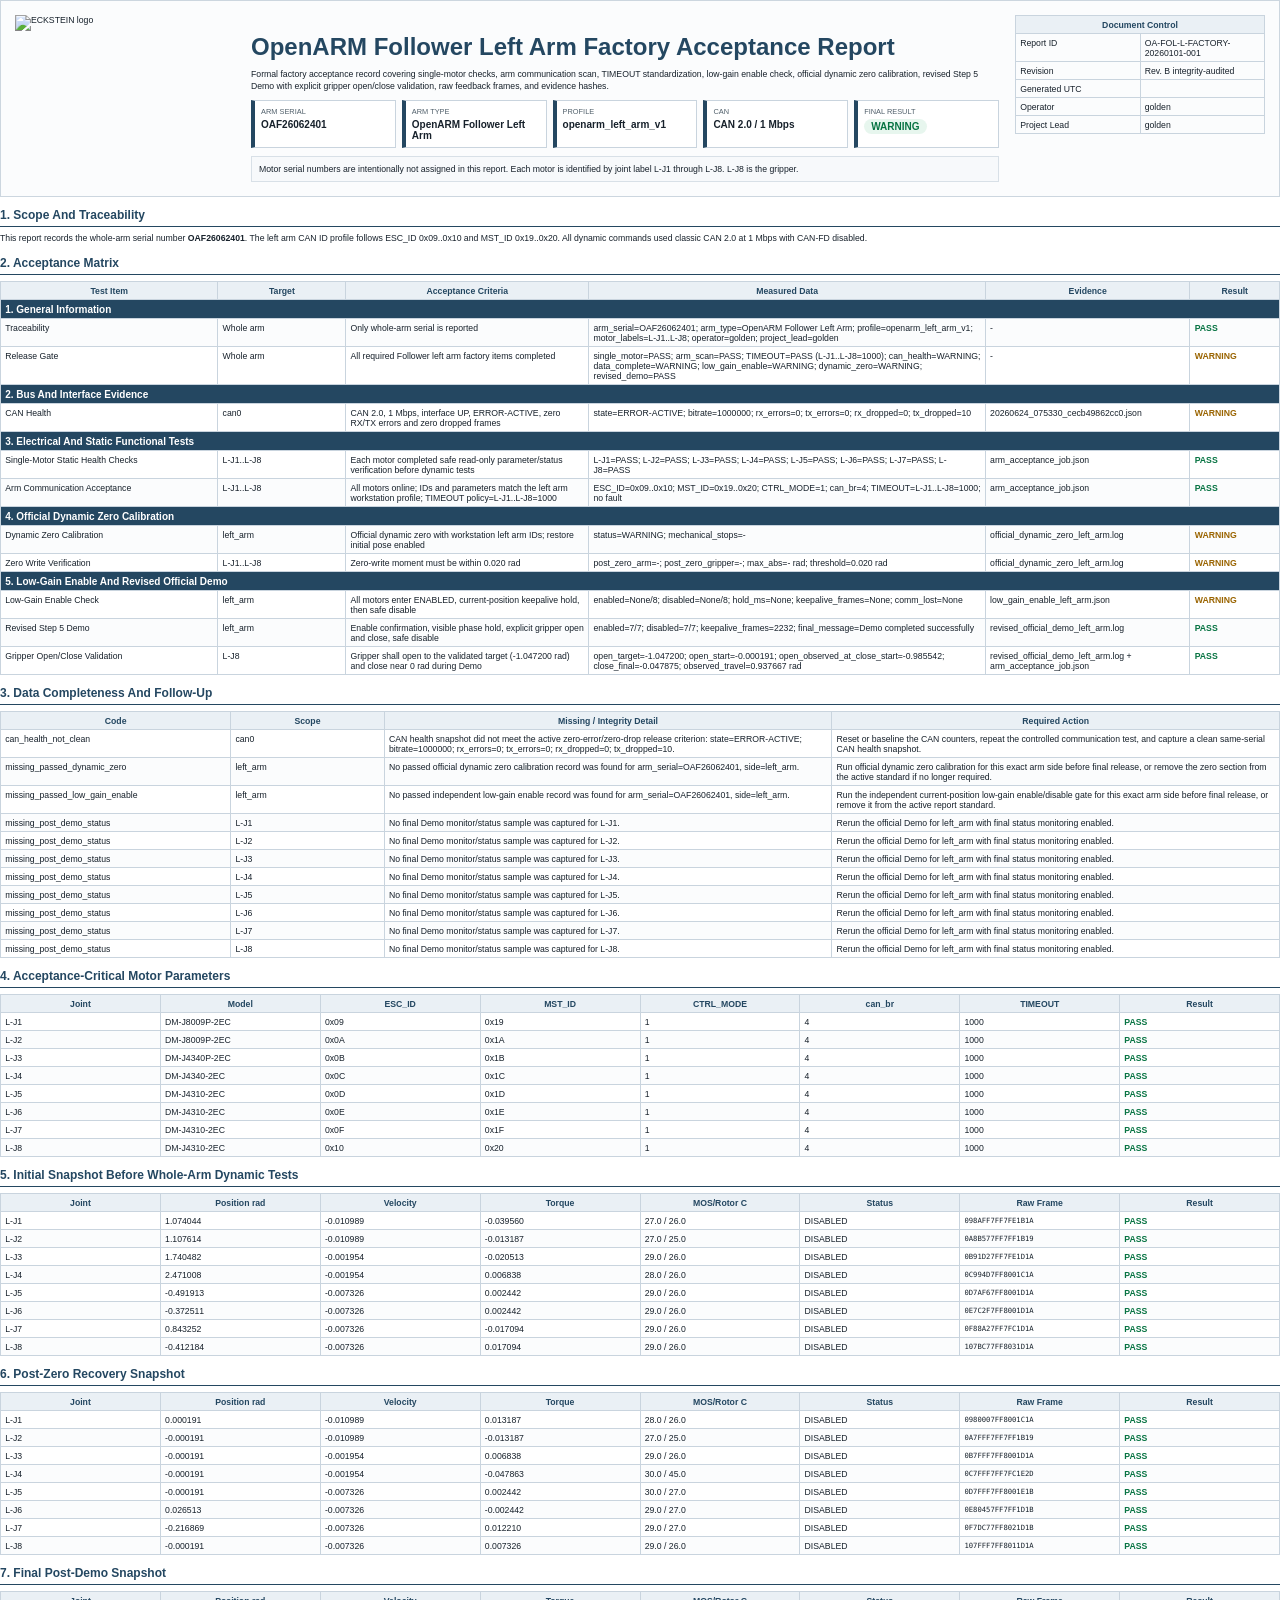
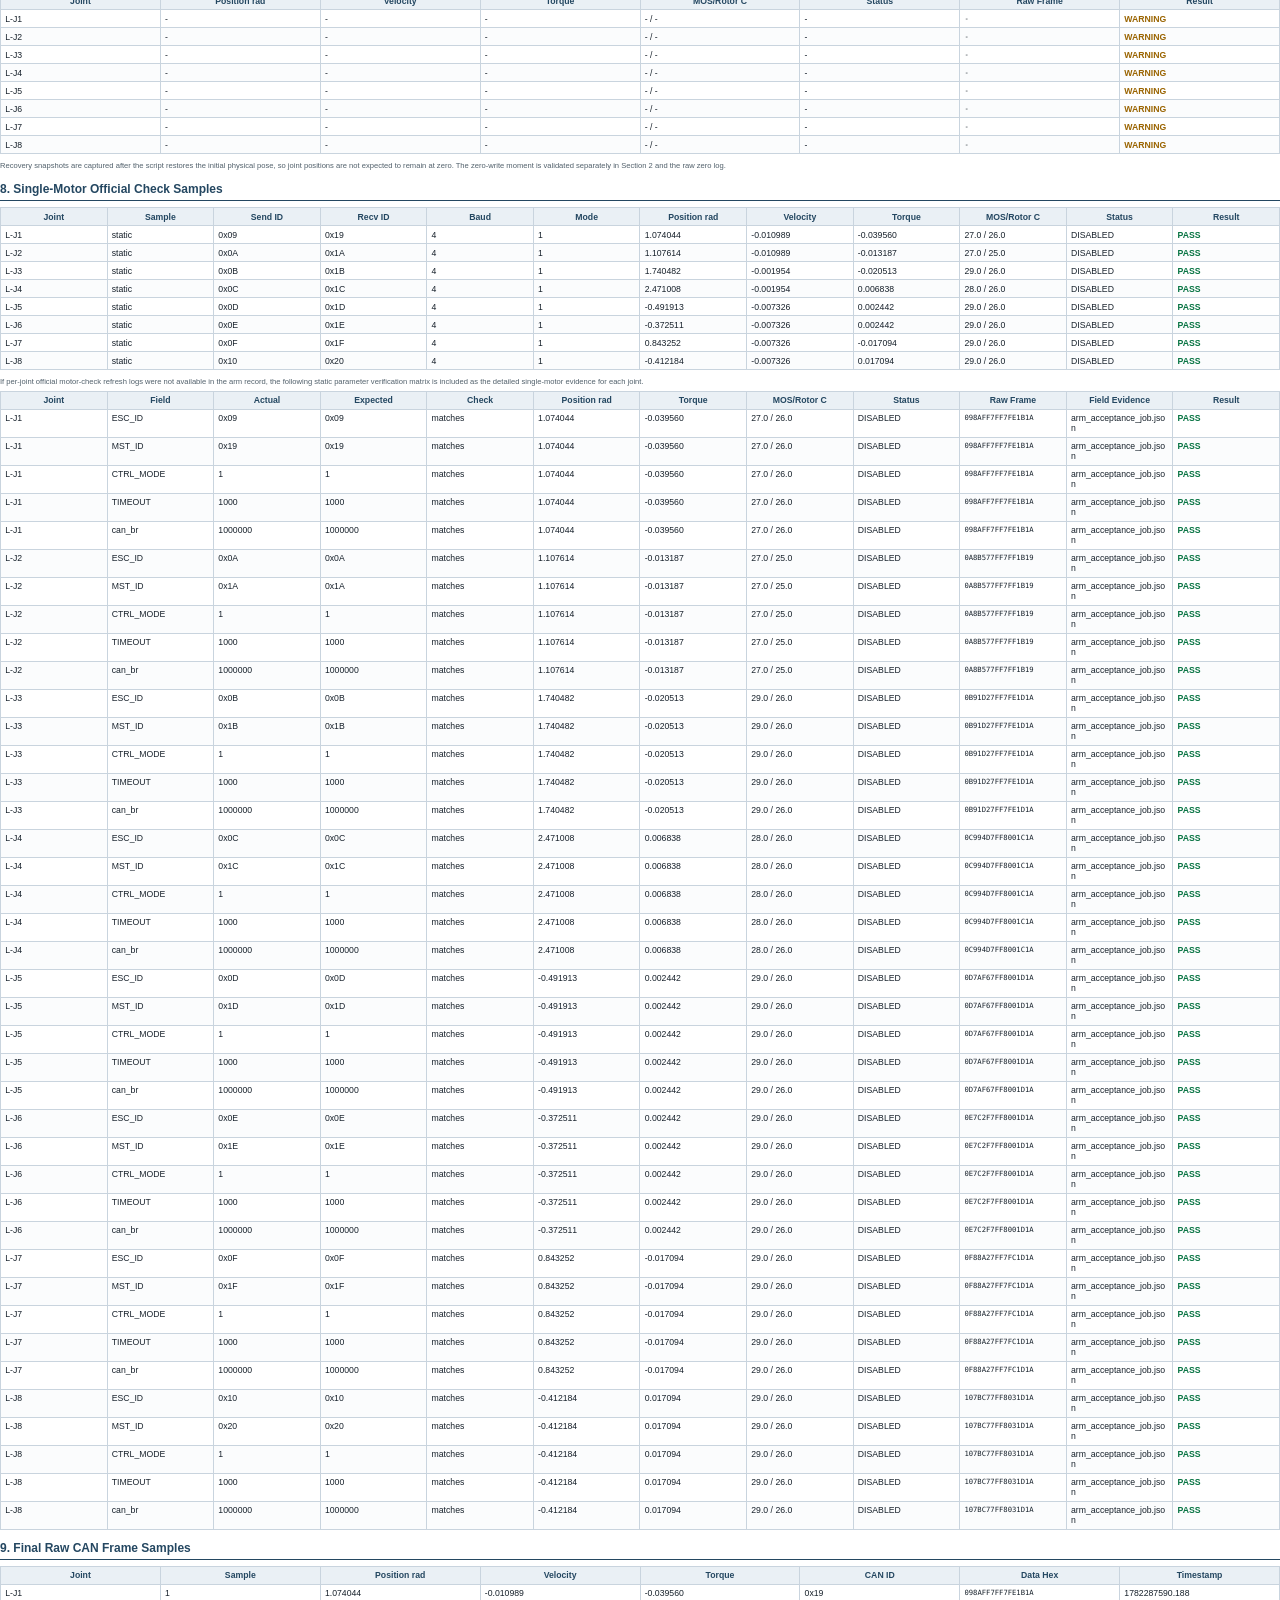
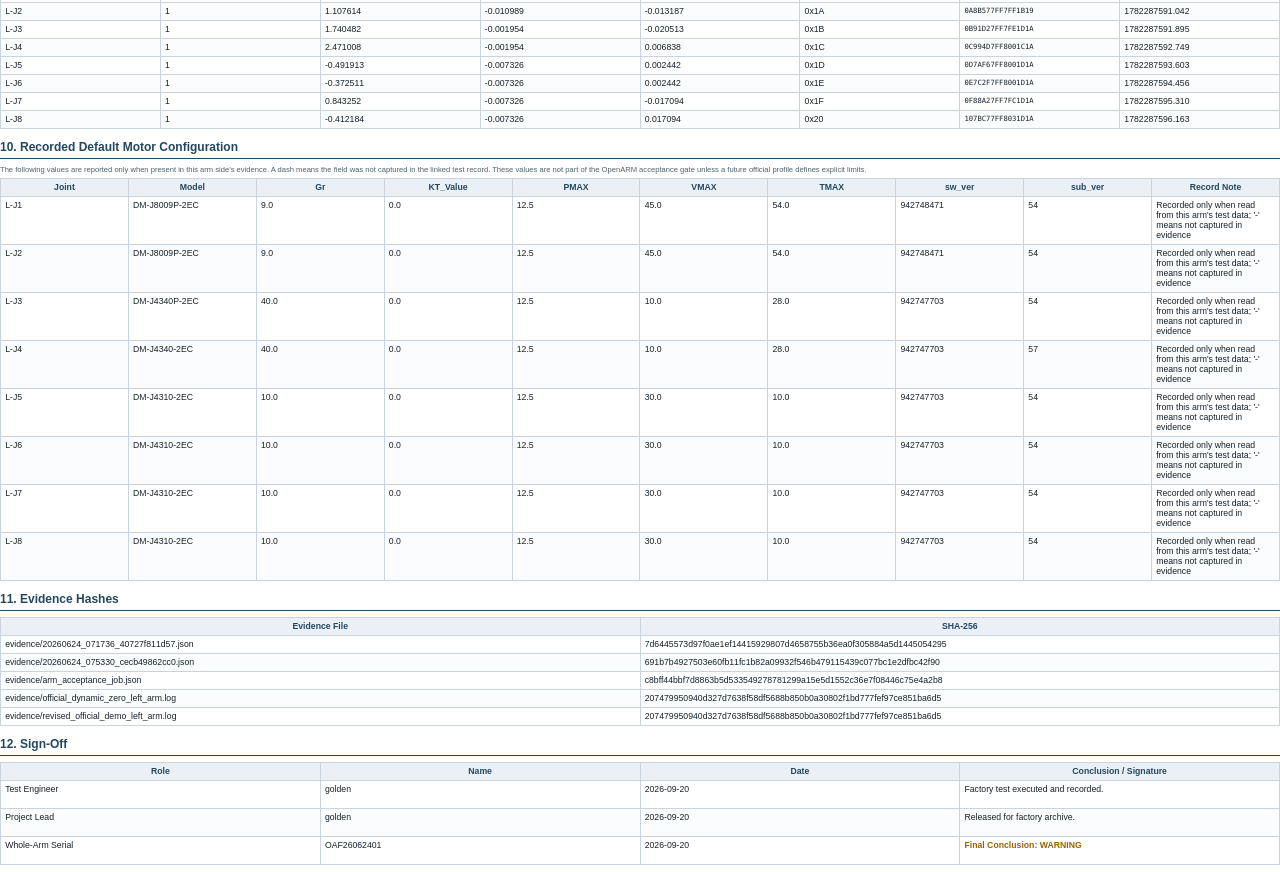
==== tests/golden/fixture/reports/OAF26062401.html @ 3ad13fba "Read product criteria from the registry instead of hardcoding them TIMEOUT, bus mode and gripper geo" ====
<!doctype html>
<html>
<head>
  <meta charset="utf-8">
  <title>OpenARM Follower Left Arm Factory Acceptance Report</title>
  <style>
    @page { size: A4 landscape; margin: 10mm; }
    * { box-sizing: border-box; }
    body { font-family: Arial, Helvetica, sans-serif; color: #17212b; margin: 0; font-size: 8.7px; }
    .cover { border: 1px solid #ccd6df; padding: 14px; display: grid; grid-template-columns: 220px 1fr 250px; gap: 16px; background: #fbfcfd; }
    .logo { width: 205px; max-height: 54px; object-fit: contain; object-position: left center; }
    h1 { font-size: 24px; margin: 18px 0 8px; color: #244761; letter-spacing: 0; }
    h2 { font-size: 12px; margin: 11px 0 6px; color: #244761; border-bottom: 1.5px solid #244761; padding-bottom: 4px; }
    p { margin: 3px 0; line-height: 1.35; }
    .cards { display: grid; grid-template-columns: repeat(5, 1fr); gap: 6px; margin-top: 8px; }
    .box { border: 1px solid #c9d4de; border-left: 4px solid #244761; padding: 6px; background: white; min-height: 38px; }
    .label { color: #51606b; font-size: 7.4px; text-transform: uppercase; }
    .value { font-weight: 700; font-size: 10px; margin-top: 3px; }
    .badge { display: inline-block; padding: 2px 7px; border-radius: 10px; background: #e7f6ee; color: #087443; font-weight: 700; }
    .muted { border: 1px solid #d8e0e7; background: #f7f9fb; padding: 7px; margin-top: 8px; }
    table { width: 100%; border-collapse: collapse; table-layout: fixed; margin-bottom: 7px; page-break-inside: auto; }
    th, td { border: 1px solid #c9d4de; padding: 3.5px 4.2px; vertical-align: top; overflow-wrap: anywhere; }
    th { background: #eaf0f5; color: #244761; font-weight: 700; }
    tbody tr:nth-child(even) { background: #fbfcfd; }
    tr { page-break-inside: avoid; }
    .section td { background: #244761; color: white; font-weight: 700; font-size: 10px; }
    .pass { color: #087443; font-weight: 700; }
    .warn { color: #9a6400; font-weight: 700; }
    .fail { color: #b42318; font-weight: 700; }
    .small { color: #51606b; font-size: 7.6px; }
    .mono { font-family: "DejaVu Sans Mono", Consolas, monospace; font-size: 7.2px; white-space: nowrap; overflow-wrap: normal; }
    .page-break { page-break-before: always; }
    .signature td { height: 28px; }
    .signature-block, .signature { break-inside: avoid; page-break-inside: avoid; }
  </style>
</head>
<body>
  <div class="cover">
    <div><img class="logo" src="assets/eckstein_logo.png" alt="ECKSTEIN logo"></div>
    <div>
      <h1>OpenARM Follower Left Arm Factory Acceptance Report</h1>
      <p>Formal factory acceptance record covering single-motor checks, arm communication scan, TIMEOUT standardization, low-gain enable check, official dynamic zero calibration, revised Step 5 Demo with explicit gripper open/close validation, raw feedback frames, and evidence hashes.</p>
      <div class="cards">
        <div class="box"><div class="label">Arm Serial</div><div class="value">OAF26062401</div></div>
        <div class="box"><div class="label">Arm Type</div><div class="value">OpenARM Follower Left Arm</div></div>
        <div class="box"><div class="label">Profile</div><div class="value">openarm_left_arm_v1</div></div>
        <div class="box"><div class="label">CAN</div><div class="value">CAN 2.0 / 1 Mbps</div></div>
        <div class="box"><div class="label">Final Result</div><div class="value"><span class="badge">WARNING</span></div></div>
      </div>
      <div class="muted">Motor serial numbers are intentionally not assigned in this report. Each motor is identified by joint label L-J1 through L-J8. L-J8 is the gripper.</div>
    </div>
    <div>
      <table>
        <tr><th colspan="2">Document Control</th></tr>
        <tr><td>Report ID</td><td>OA-FOL-L-FACTORY-20260101-001</td></tr>
        <tr><td>Revision</td><td>Rev. B integrity-audited</td></tr>
        <tr><td>Generated UTC</td><td><GENERATED-UTC></td></tr>
        <tr><td>Operator</td><td>golden</td></tr>
        <tr><td>Project Lead</td><td>golden</td></tr>
      </table>
    </div>
  </div>
  <h2>1. Scope And Traceability</h2>
  <p>This report records the whole-arm serial number <strong>OAF26062401</strong>. The left arm CAN ID profile follows ESC_ID 0x09..0x10 and MST_ID 0x19..0x20. All dynamic commands used classic CAN 2.0 at 1 Mbps with CAN-FD disabled.</p>
  <h2>2. Acceptance Matrix</h2>
  <table><thead><tr><th style="width:17%">Test Item</th><th style="width:10%">Target</th><th style="width:19%">Acceptance Criteria</th><th>Measured Data</th><th style="width:16%">Evidence</th><th style="width:7%">Result</th></tr></thead><tbody><tr class="section"><td colspan="6">1. General Information</td></tr><tr><td>Traceability</td><td>Whole arm</td><td>Only whole-arm serial is reported</td><td>arm_serial=OAF26062401; arm_type=OpenARM Follower Left Arm; profile=openarm_left_arm_v1; motor_labels=L-J1..L-J8; operator=golden; project_lead=golden</td><td>-</td><td class="pass">PASS</td></tr><tr><td>Release Gate</td><td>Whole arm</td><td>All required Follower left arm factory items completed</td><td>single_motor=PASS; arm_scan=PASS; TIMEOUT=PASS (L-J1..L-J8=1000); can_health=WARNING; data_complete=WARNING; low_gain_enable=WARNING; dynamic_zero=WARNING; revised_demo=PASS</td><td>-</td><td class="warn">WARNING</td></tr><tr class="section"><td colspan="6">2. Bus And Interface Evidence</td></tr><tr><td>CAN Health</td><td>can0</td><td>CAN 2.0, 1 Mbps, interface UP, ERROR-ACTIVE, zero RX/TX errors and zero dropped frames</td><td>state=ERROR-ACTIVE; bitrate=1000000; rx_errors=0; tx_errors=0; rx_dropped=0; tx_dropped=10</td><td>20260624_075330_cecb49862cc0.json</td><td class="warn">WARNING</td></tr><tr class="section"><td colspan="6">3. Electrical And Static Functional Tests</td></tr><tr><td>Single-Motor Static Health Checks</td><td>L-J1..L-J8</td><td>Each motor completed safe read-only parameter/status verification before dynamic tests</td><td>L-J1=PASS; L-J2=PASS; L-J3=PASS; L-J4=PASS; L-J5=PASS; L-J6=PASS; L-J7=PASS; L-J8=PASS</td><td>arm_acceptance_job.json</td><td class="pass">PASS</td></tr><tr><td>Arm Communication Acceptance</td><td>L-J1..L-J8</td><td>All motors online; IDs and parameters match the left arm workstation profile; TIMEOUT policy=L-J1..L-J8=1000</td><td>ESC_ID=0x09..0x10; MST_ID=0x19..0x20; CTRL_MODE=1; can_br=4; TIMEOUT=L-J1..L-J8=1000; no fault</td><td>arm_acceptance_job.json</td><td class="pass">PASS</td></tr><tr class="section"><td colspan="6">4. Official Dynamic Zero Calibration</td></tr><tr><td>Dynamic Zero Calibration</td><td>left_arm</td><td>Official dynamic zero with workstation left arm IDs; restore initial pose enabled</td><td>status=WARNING; mechanical_stops=-</td><td>official_dynamic_zero_left_arm.log</td><td class="warn">WARNING</td></tr><tr><td>Zero Write Verification</td><td>L-J1..L-J8</td><td>Zero-write moment must be within 0.020 rad</td><td>post_zero_arm=-; post_zero_gripper=-; max_abs=- rad; threshold=0.020 rad</td><td>official_dynamic_zero_left_arm.log</td><td class="warn">WARNING</td></tr><tr class="section"><td colspan="6">5. Low-Gain Enable And Revised Official Demo</td></tr><tr><td>Low-Gain Enable Check</td><td>left_arm</td><td>All motors enter ENABLED, current-position keepalive hold, then safe disable</td><td>enabled=None/8; disabled=None/8; hold_ms=None; keepalive_frames=None; comm_lost=None</td><td>low_gain_enable_left_arm.json</td><td class="warn">WARNING</td></tr><tr><td>Revised Step 5 Demo</td><td>left_arm</td><td>Enable confirmation, visible phase hold, explicit gripper open and close, safe disable</td><td>enabled=7/7; disabled=7/7; keepalive_frames=2232; final_message=Demo completed successfully</td><td>revised_official_demo_left_arm.log</td><td class="pass">PASS</td></tr><tr><td>Gripper Open/Close Validation</td><td>L-J8</td><td>Gripper shall open to the validated target (-1.047200 rad) and close near 0 rad during Demo</td><td>open_target=-1.047200; open_start=-0.000191; open_observed_at_close_start=-0.985542; close_final=-0.047875; observed_travel=0.937667 rad</td><td>revised_official_demo_left_arm.log + arm_acceptance_job.json</td><td class="pass">PASS</td></tr></tbody></table>
  <h2>3. Data Completeness And Follow-Up</h2>
  <table><thead><tr><th style="width:18%">Code</th><th style="width:12%">Scope</th><th>Missing / Integrity Detail</th><th>Required Action</th></tr></thead><tbody><tr><td>can_health_not_clean</td><td>can0</td><td>CAN health snapshot did not meet the active zero-error/zero-drop release criterion: state=ERROR-ACTIVE; bitrate=1000000; rx_errors=0; tx_errors=0; rx_dropped=0; tx_dropped=10.</td><td>Reset or baseline the CAN counters, repeat the controlled communication test, and capture a clean same-serial CAN health snapshot.</td></tr><tr><td>missing_passed_dynamic_zero</td><td>left_arm</td><td>No passed official dynamic zero calibration record was found for arm_serial=OAF26062401, side=left_arm.</td><td>Run official dynamic zero calibration for this exact arm side before final release, or remove the zero section from the active standard if no longer required.</td></tr><tr><td>missing_passed_low_gain_enable</td><td>left_arm</td><td>No passed independent low-gain enable record was found for arm_serial=OAF26062401, side=left_arm.</td><td>Run the independent current-position low-gain enable/disable gate for this exact arm side before final release, or remove it from the active report standard.</td></tr><tr><td>missing_post_demo_status</td><td>L-J1</td><td>No final Demo monitor/status sample was captured for L-J1.</td><td>Rerun the official Demo for left_arm with final status monitoring enabled.</td></tr><tr><td>missing_post_demo_status</td><td>L-J2</td><td>No final Demo monitor/status sample was captured for L-J2.</td><td>Rerun the official Demo for left_arm with final status monitoring enabled.</td></tr><tr><td>missing_post_demo_status</td><td>L-J3</td><td>No final Demo monitor/status sample was captured for L-J3.</td><td>Rerun the official Demo for left_arm with final status monitoring enabled.</td></tr><tr><td>missing_post_demo_status</td><td>L-J4</td><td>No final Demo monitor/status sample was captured for L-J4.</td><td>Rerun the official Demo for left_arm with final status monitoring enabled.</td></tr><tr><td>missing_post_demo_status</td><td>L-J5</td><td>No final Demo monitor/status sample was captured for L-J5.</td><td>Rerun the official Demo for left_arm with final status monitoring enabled.</td></tr><tr><td>missing_post_demo_status</td><td>L-J6</td><td>No final Demo monitor/status sample was captured for L-J6.</td><td>Rerun the official Demo for left_arm with final status monitoring enabled.</td></tr><tr><td>missing_post_demo_status</td><td>L-J7</td><td>No final Demo monitor/status sample was captured for L-J7.</td><td>Rerun the official Demo for left_arm with final status monitoring enabled.</td></tr><tr><td>missing_post_demo_status</td><td>L-J8</td><td>No final Demo monitor/status sample was captured for L-J8.</td><td>Rerun the official Demo for left_arm with final status monitoring enabled.</td></tr></tbody></table>
  <h2>4. Acceptance-Critical Motor Parameters</h2>
  <table><thead><tr><th>Joint</th><th>Model</th><th>ESC_ID</th><th>MST_ID</th><th>CTRL_MODE</th><th>can_br</th><th>TIMEOUT</th><th>Result</th></tr></thead><tbody><tr><td>L-J1</td><td>DM-J8009P-2EC</td><td>0x09</td><td>0x19</td><td>1</td><td>4</td><td>1000</td><td class="pass">PASS</td></tr><tr><td>L-J2</td><td>DM-J8009P-2EC</td><td>0x0A</td><td>0x1A</td><td>1</td><td>4</td><td>1000</td><td class="pass">PASS</td></tr><tr><td>L-J3</td><td>DM-J4340P-2EC</td><td>0x0B</td><td>0x1B</td><td>1</td><td>4</td><td>1000</td><td class="pass">PASS</td></tr><tr><td>L-J4</td><td>DM-J4340-2EC</td><td>0x0C</td><td>0x1C</td><td>1</td><td>4</td><td>1000</td><td class="pass">PASS</td></tr><tr><td>L-J5</td><td>DM-J4310-2EC</td><td>0x0D</td><td>0x1D</td><td>1</td><td>4</td><td>1000</td><td class="pass">PASS</td></tr><tr><td>L-J6</td><td>DM-J4310-2EC</td><td>0x0E</td><td>0x1E</td><td>1</td><td>4</td><td>1000</td><td class="pass">PASS</td></tr><tr><td>L-J7</td><td>DM-J4310-2EC</td><td>0x0F</td><td>0x1F</td><td>1</td><td>4</td><td>1000</td><td class="pass">PASS</td></tr><tr><td>L-J8</td><td>DM-J4310-2EC</td><td>0x10</td><td>0x20</td><td>1</td><td>4</td><td>1000</td><td class="pass">PASS</td></tr></tbody></table>
  <h2>5. Initial Snapshot Before Whole-Arm Dynamic Tests</h2>
  <table><thead><tr><th>Joint</th><th>Position rad</th><th>Velocity</th><th>Torque</th><th>MOS/Rotor C</th><th>Status</th><th>Raw Frame</th><th>Result</th></tr></thead><tbody><tr><td>L-J1</td><td>1.074044</td><td>-0.010989</td><td>-0.039560</td><td>27.0 / 26.0</td><td>DISABLED</td><td class="mono">098AFF7FF7FE1B1A</td><td class="pass">PASS</td></tr><tr><td>L-J2</td><td>1.107614</td><td>-0.010989</td><td>-0.013187</td><td>27.0 / 25.0</td><td>DISABLED</td><td class="mono">0A8B577FF7FF1B19</td><td class="pass">PASS</td></tr><tr><td>L-J3</td><td>1.740482</td><td>-0.001954</td><td>-0.020513</td><td>29.0 / 26.0</td><td>DISABLED</td><td class="mono">0B91D27FF7FE1D1A</td><td class="pass">PASS</td></tr><tr><td>L-J4</td><td>2.471008</td><td>-0.001954</td><td>0.006838</td><td>28.0 / 26.0</td><td>DISABLED</td><td class="mono">0C994D7FF8001C1A</td><td class="pass">PASS</td></tr><tr><td>L-J5</td><td>-0.491913</td><td>-0.007326</td><td>0.002442</td><td>29.0 / 26.0</td><td>DISABLED</td><td class="mono">0D7AF67FF8001D1A</td><td class="pass">PASS</td></tr><tr><td>L-J6</td><td>-0.372511</td><td>-0.007326</td><td>0.002442</td><td>29.0 / 26.0</td><td>DISABLED</td><td class="mono">0E7C2F7FF8001D1A</td><td class="pass">PASS</td></tr><tr><td>L-J7</td><td>0.843252</td><td>-0.007326</td><td>-0.017094</td><td>29.0 / 26.0</td><td>DISABLED</td><td class="mono">0F88A27FF7FC1D1A</td><td class="pass">PASS</td></tr><tr><td>L-J8</td><td>-0.412184</td><td>-0.007326</td><td>0.017094</td><td>29.0 / 26.0</td><td>DISABLED</td><td class="mono">107BC77FF8031D1A</td><td class="pass">PASS</td></tr></tbody></table>
  <h2>6. Post-Zero Recovery Snapshot</h2>
  <table><thead><tr><th>Joint</th><th>Position rad</th><th>Velocity</th><th>Torque</th><th>MOS/Rotor C</th><th>Status</th><th>Raw Frame</th><th>Result</th></tr></thead><tbody><tr><td>L-J1</td><td>0.000191</td><td>-0.010989</td><td>0.013187</td><td>28.0 / 26.0</td><td>DISABLED</td><td class="mono">0980007FF8001C1A</td><td class="pass">PASS</td></tr><tr><td>L-J2</td><td>-0.000191</td><td>-0.010989</td><td>-0.013187</td><td>27.0 / 25.0</td><td>DISABLED</td><td class="mono">0A7FFF7FF7FF1B19</td><td class="pass">PASS</td></tr><tr><td>L-J3</td><td>-0.000191</td><td>-0.001954</td><td>0.006838</td><td>29.0 / 26.0</td><td>DISABLED</td><td class="mono">0B7FFF7FF8001D1A</td><td class="pass">PASS</td></tr><tr><td>L-J4</td><td>-0.000191</td><td>-0.001954</td><td>-0.047863</td><td>30.0 / 45.0</td><td>DISABLED</td><td class="mono">0C7FFF7FF7FC1E2D</td><td class="pass">PASS</td></tr><tr><td>L-J5</td><td>-0.000191</td><td>-0.007326</td><td>0.002442</td><td>30.0 / 27.0</td><td>DISABLED</td><td class="mono">0D7FFF7FF8001E1B</td><td class="pass">PASS</td></tr><tr><td>L-J6</td><td>0.026513</td><td>-0.007326</td><td>-0.002442</td><td>29.0 / 27.0</td><td>DISABLED</td><td class="mono">0E80457FF7FF1D1B</td><td class="pass">PASS</td></tr><tr><td>L-J7</td><td>-0.216869</td><td>-0.007326</td><td>0.012210</td><td>29.0 / 27.0</td><td>DISABLED</td><td class="mono">0F7DC77FF8021D1B</td><td class="pass">PASS</td></tr><tr><td>L-J8</td><td>-0.000191</td><td>-0.007326</td><td>0.007326</td><td>29.0 / 26.0</td><td>DISABLED</td><td class="mono">107FFF7FF8011D1A</td><td class="pass">PASS</td></tr></tbody></table>
  <h2>7. Final Post-Demo Snapshot</h2>
  <table><thead><tr><th>Joint</th><th>Position rad</th><th>Velocity</th><th>Torque</th><th>MOS/Rotor C</th><th>Status</th><th>Raw Frame</th><th>Result</th></tr></thead><tbody><tr><td>L-J1</td><td>-</td><td>-</td><td>-</td><td>- / -</td><td>-</td><td class="mono">-</td><td class="warn">WARNING</td></tr><tr><td>L-J2</td><td>-</td><td>-</td><td>-</td><td>- / -</td><td>-</td><td class="mono">-</td><td class="warn">WARNING</td></tr><tr><td>L-J3</td><td>-</td><td>-</td><td>-</td><td>- / -</td><td>-</td><td class="mono">-</td><td class="warn">WARNING</td></tr><tr><td>L-J4</td><td>-</td><td>-</td><td>-</td><td>- / -</td><td>-</td><td class="mono">-</td><td class="warn">WARNING</td></tr><tr><td>L-J5</td><td>-</td><td>-</td><td>-</td><td>- / -</td><td>-</td><td class="mono">-</td><td class="warn">WARNING</td></tr><tr><td>L-J6</td><td>-</td><td>-</td><td>-</td><td>- / -</td><td>-</td><td class="mono">-</td><td class="warn">WARNING</td></tr><tr><td>L-J7</td><td>-</td><td>-</td><td>-</td><td>- / -</td><td>-</td><td class="mono">-</td><td class="warn">WARNING</td></tr><tr><td>L-J8</td><td>-</td><td>-</td><td>-</td><td>- / -</td><td>-</td><td class="mono">-</td><td class="warn">WARNING</td></tr></tbody></table>
  <p class="small">Recovery snapshots are captured after the script restores the initial physical pose, so joint positions are not expected to remain at zero. The zero-write moment is validated separately in Section 2 and the raw zero log.</p>
  <h2 class="page-break">8. Single-Motor Official Check Samples</h2>
  <table><thead><tr><th>Joint</th><th>Sample</th><th>Send ID</th><th>Recv ID</th><th>Baud</th><th>Mode</th><th>Position rad</th><th>Velocity</th><th>Torque</th><th>MOS/Rotor C</th><th>Status</th><th>Result</th></tr></thead><tbody><tr><td>L-J1</td><td>static</td><td>0x09</td><td>0x19</td><td>4</td><td>1</td><td>1.074044</td><td>-0.010989</td><td>-0.039560</td><td>27.0 / 26.0</td><td>DISABLED</td><td class="pass">PASS</td></tr><tr><td>L-J2</td><td>static</td><td>0x0A</td><td>0x1A</td><td>4</td><td>1</td><td>1.107614</td><td>-0.010989</td><td>-0.013187</td><td>27.0 / 25.0</td><td>DISABLED</td><td class="pass">PASS</td></tr><tr><td>L-J3</td><td>static</td><td>0x0B</td><td>0x1B</td><td>4</td><td>1</td><td>1.740482</td><td>-0.001954</td><td>-0.020513</td><td>29.0 / 26.0</td><td>DISABLED</td><td class="pass">PASS</td></tr><tr><td>L-J4</td><td>static</td><td>0x0C</td><td>0x1C</td><td>4</td><td>1</td><td>2.471008</td><td>-0.001954</td><td>0.006838</td><td>28.0 / 26.0</td><td>DISABLED</td><td class="pass">PASS</td></tr><tr><td>L-J5</td><td>static</td><td>0x0D</td><td>0x1D</td><td>4</td><td>1</td><td>-0.491913</td><td>-0.007326</td><td>0.002442</td><td>29.0 / 26.0</td><td>DISABLED</td><td class="pass">PASS</td></tr><tr><td>L-J6</td><td>static</td><td>0x0E</td><td>0x1E</td><td>4</td><td>1</td><td>-0.372511</td><td>-0.007326</td><td>0.002442</td><td>29.0 / 26.0</td><td>DISABLED</td><td class="pass">PASS</td></tr><tr><td>L-J7</td><td>static</td><td>0x0F</td><td>0x1F</td><td>4</td><td>1</td><td>0.843252</td><td>-0.007326</td><td>-0.017094</td><td>29.0 / 26.0</td><td>DISABLED</td><td class="pass">PASS</td></tr><tr><td>L-J8</td><td>static</td><td>0x10</td><td>0x20</td><td>4</td><td>1</td><td>-0.412184</td><td>-0.007326</td><td>0.017094</td><td>29.0 / 26.0</td><td>DISABLED</td><td class="pass">PASS</td></tr></tbody></table>
  <p class="small">If per-joint official motor-check refresh logs were not available in the arm record, the following static parameter verification matrix is included as the detailed single-motor evidence for each joint.</p>
  <table><thead><tr><th>Joint</th><th>Field</th><th>Actual</th><th>Expected</th><th>Check</th><th>Position rad</th><th>Torque</th><th>MOS/Rotor C</th><th>Status</th><th>Raw Frame</th><th>Field Evidence</th><th>Result</th></tr></thead><tbody><tr><td>L-J1</td><td>ESC_ID</td><td>0x09</td><td>0x09</td><td>matches</td><td>1.074044</td><td>-0.039560</td><td>27.0 / 26.0</td><td>DISABLED</td><td class="mono">098AFF7FF7FE1B1A</td><td>arm_acceptance_job.json</td><td class="pass">PASS</td></tr><tr><td>L-J1</td><td>MST_ID</td><td>0x19</td><td>0x19</td><td>matches</td><td>1.074044</td><td>-0.039560</td><td>27.0 / 26.0</td><td>DISABLED</td><td class="mono">098AFF7FF7FE1B1A</td><td>arm_acceptance_job.json</td><td class="pass">PASS</td></tr><tr><td>L-J1</td><td>CTRL_MODE</td><td>1</td><td>1</td><td>matches</td><td>1.074044</td><td>-0.039560</td><td>27.0 / 26.0</td><td>DISABLED</td><td class="mono">098AFF7FF7FE1B1A</td><td>arm_acceptance_job.json</td><td class="pass">PASS</td></tr><tr><td>L-J1</td><td>TIMEOUT</td><td>1000</td><td>1000</td><td>matches</td><td>1.074044</td><td>-0.039560</td><td>27.0 / 26.0</td><td>DISABLED</td><td class="mono">098AFF7FF7FE1B1A</td><td>arm_acceptance_job.json</td><td class="pass">PASS</td></tr><tr><td>L-J1</td><td>can_br</td><td>1000000</td><td>1000000</td><td>matches</td><td>1.074044</td><td>-0.039560</td><td>27.0 / 26.0</td><td>DISABLED</td><td class="mono">098AFF7FF7FE1B1A</td><td>arm_acceptance_job.json</td><td class="pass">PASS</td></tr><tr><td>L-J2</td><td>ESC_ID</td><td>0x0A</td><td>0x0A</td><td>matches</td><td>1.107614</td><td>-0.013187</td><td>27.0 / 25.0</td><td>DISABLED</td><td class="mono">0A8B577FF7FF1B19</td><td>arm_acceptance_job.json</td><td class="pass">PASS</td></tr><tr><td>L-J2</td><td>MST_ID</td><td>0x1A</td><td>0x1A</td><td>matches</td><td>1.107614</td><td>-0.013187</td><td>27.0 / 25.0</td><td>DISABLED</td><td class="mono">0A8B577FF7FF1B19</td><td>arm_acceptance_job.json</td><td class="pass">PASS</td></tr><tr><td>L-J2</td><td>CTRL_MODE</td><td>1</td><td>1</td><td>matches</td><td>1.107614</td><td>-0.013187</td><td>27.0 / 25.0</td><td>DISABLED</td><td class="mono">0A8B577FF7FF1B19</td><td>arm_acceptance_job.json</td><td class="pass">PASS</td></tr><tr><td>L-J2</td><td>TIMEOUT</td><td>1000</td><td>1000</td><td>matches</td><td>1.107614</td><td>-0.013187</td><td>27.0 / 25.0</td><td>DISABLED</td><td class="mono">0A8B577FF7FF1B19</td><td>arm_acceptance_job.json</td><td class="pass">PASS</td></tr><tr><td>L-J2</td><td>can_br</td><td>1000000</td><td>1000000</td><td>matches</td><td>1.107614</td><td>-0.013187</td><td>27.0 / 25.0</td><td>DISABLED</td><td class="mono">0A8B577FF7FF1B19</td><td>arm_acceptance_job.json</td><td class="pass">PASS</td></tr><tr><td>L-J3</td><td>ESC_ID</td><td>0x0B</td><td>0x0B</td><td>matches</td><td>1.740482</td><td>-0.020513</td><td>29.0 / 26.0</td><td>DISABLED</td><td class="mono">0B91D27FF7FE1D1A</td><td>arm_acceptance_job.json</td><td class="pass">PASS</td></tr><tr><td>L-J3</td><td>MST_ID</td><td>0x1B</td><td>0x1B</td><td>matches</td><td>1.740482</td><td>-0.020513</td><td>29.0 / 26.0</td><td>DISABLED</td><td class="mono">0B91D27FF7FE1D1A</td><td>arm_acceptance_job.json</td><td class="pass">PASS</td></tr><tr><td>L-J3</td><td>CTRL_MODE</td><td>1</td><td>1</td><td>matches</td><td>1.740482</td><td>-0.020513</td><td>29.0 / 26.0</td><td>DISABLED</td><td class="mono">0B91D27FF7FE1D1A</td><td>arm_acceptance_job.json</td><td class="pass">PASS</td></tr><tr><td>L-J3</td><td>TIMEOUT</td><td>1000</td><td>1000</td><td>matches</td><td>1.740482</td><td>-0.020513</td><td>29.0 / 26.0</td><td>DISABLED</td><td class="mono">0B91D27FF7FE1D1A</td><td>arm_acceptance_job.json</td><td class="pass">PASS</td></tr><tr><td>L-J3</td><td>can_br</td><td>1000000</td><td>1000000</td><td>matches</td><td>1.740482</td><td>-0.020513</td><td>29.0 / 26.0</td><td>DISABLED</td><td class="mono">0B91D27FF7FE1D1A</td><td>arm_acceptance_job.json</td><td class="pass">PASS</td></tr><tr><td>L-J4</td><td>ESC_ID</td><td>0x0C</td><td>0x0C</td><td>matches</td><td>2.471008</td><td>0.006838</td><td>28.0 / 26.0</td><td>DISABLED</td><td class="mono">0C994D7FF8001C1A</td><td>arm_acceptance_job.json</td><td class="pass">PASS</td></tr><tr><td>L-J4</td><td>MST_ID</td><td>0x1C</td><td>0x1C</td><td>matches</td><td>2.471008</td><td>0.006838</td><td>28.0 / 26.0</td><td>DISABLED</td><td class="mono">0C994D7FF8001C1A</td><td>arm_acceptance_job.json</td><td class="pass">PASS</td></tr><tr><td>L-J4</td><td>CTRL_MODE</td><td>1</td><td>1</td><td>matches</td><td>2.471008</td><td>0.006838</td><td>28.0 / 26.0</td><td>DISABLED</td><td class="mono">0C994D7FF8001C1A</td><td>arm_acceptance_job.json</td><td class="pass">PASS</td></tr><tr><td>L-J4</td><td>TIMEOUT</td><td>1000</td><td>1000</td><td>matches</td><td>2.471008</td><td>0.006838</td><td>28.0 / 26.0</td><td>DISABLED</td><td class="mono">0C994D7FF8001C1A</td><td>arm_acceptance_job.json</td><td class="pass">PASS</td></tr><tr><td>L-J4</td><td>can_br</td><td>1000000</td><td>1000000</td><td>matches</td><td>2.471008</td><td>0.006838</td><td>28.0 / 26.0</td><td>DISABLED</td><td class="mono">0C994D7FF8001C1A</td><td>arm_acceptance_job.json</td><td class="pass">PASS</td></tr><tr><td>L-J5</td><td>ESC_ID</td><td>0x0D</td><td>0x0D</td><td>matches</td><td>-0.491913</td><td>0.002442</td><td>29.0 / 26.0</td><td>DISABLED</td><td class="mono">0D7AF67FF8001D1A</td><td>arm_acceptance_job.json</td><td class="pass">PASS</td></tr><tr><td>L-J5</td><td>MST_ID</td><td>0x1D</td><td>0x1D</td><td>matches</td><td>-0.491913</td><td>0.002442</td><td>29.0 / 26.0</td><td>DISABLED</td><td class="mono">0D7AF67FF8001D1A</td><td>arm_acceptance_job.json</td><td class="pass">PASS</td></tr><tr><td>L-J5</td><td>CTRL_MODE</td><td>1</td><td>1</td><td>matches</td><td>-0.491913</td><td>0.002442</td><td>29.0 / 26.0</td><td>DISABLED</td><td class="mono">0D7AF67FF8001D1A</td><td>arm_acceptance_job.json</td><td class="pass">PASS</td></tr><tr><td>L-J5</td><td>TIMEOUT</td><td>1000</td><td>1000</td><td>matches</td><td>-0.491913</td><td>0.002442</td><td>29.0 / 26.0</td><td>DISABLED</td><td class="mono">0D7AF67FF8001D1A</td><td>arm_acceptance_job.json</td><td class="pass">PASS</td></tr><tr><td>L-J5</td><td>can_br</td><td>1000000</td><td>1000000</td><td>matches</td><td>-0.491913</td><td>0.002442</td><td>29.0 / 26.0</td><td>DISABLED</td><td class="mono">0D7AF67FF8001D1A</td><td>arm_acceptance_job.json</td><td class="pass">PASS</td></tr><tr><td>L-J6</td><td>ESC_ID</td><td>0x0E</td><td>0x0E</td><td>matches</td><td>-0.372511</td><td>0.002442</td><td>29.0 / 26.0</td><td>DISABLED</td><td class="mono">0E7C2F7FF8001D1A</td><td>arm_acceptance_job.json</td><td class="pass">PASS</td></tr><tr><td>L-J6</td><td>MST_ID</td><td>0x1E</td><td>0x1E</td><td>matches</td><td>-0.372511</td><td>0.002442</td><td>29.0 / 26.0</td><td>DISABLED</td><td class="mono">0E7C2F7FF8001D1A</td><td>arm_acceptance_job.json</td><td class="pass">PASS</td></tr><tr><td>L-J6</td><td>CTRL_MODE</td><td>1</td><td>1</td><td>matches</td><td>-0.372511</td><td>0.002442</td><td>29.0 / 26.0</td><td>DISABLED</td><td class="mono">0E7C2F7FF8001D1A</td><td>arm_acceptance_job.json</td><td class="pass">PASS</td></tr><tr><td>L-J6</td><td>TIMEOUT</td><td>1000</td><td>1000</td><td>matches</td><td>-0.372511</td><td>0.002442</td><td>29.0 / 26.0</td><td>DISABLED</td><td class="mono">0E7C2F7FF8001D1A</td><td>arm_acceptance_job.json</td><td class="pass">PASS</td></tr><tr><td>L-J6</td><td>can_br</td><td>1000000</td><td>1000000</td><td>matches</td><td>-0.372511</td><td>0.002442</td><td>29.0 / 26.0</td><td>DISABLED</td><td class="mono">0E7C2F7FF8001D1A</td><td>arm_acceptance_job.json</td><td class="pass">PASS</td></tr><tr><td>L-J7</td><td>ESC_ID</td><td>0x0F</td><td>0x0F</td><td>matches</td><td>0.843252</td><td>-0.017094</td><td>29.0 / 26.0</td><td>DISABLED</td><td class="mono">0F88A27FF7FC1D1A</td><td>arm_acceptance_job.json</td><td class="pass">PASS</td></tr><tr><td>L-J7</td><td>MST_ID</td><td>0x1F</td><td>0x1F</td><td>matches</td><td>0.843252</td><td>-0.017094</td><td>29.0 / 26.0</td><td>DISABLED</td><td class="mono">0F88A27FF7FC1D1A</td><td>arm_acceptance_job.json</td><td class="pass">PASS</td></tr><tr><td>L-J7</td><td>CTRL_MODE</td><td>1</td><td>1</td><td>matches</td><td>0.843252</td><td>-0.017094</td><td>29.0 / 26.0</td><td>DISABLED</td><td class="mono">0F88A27FF7FC1D1A</td><td>arm_acceptance_job.json</td><td class="pass">PASS</td></tr><tr><td>L-J7</td><td>TIMEOUT</td><td>1000</td><td>1000</td><td>matches</td><td>0.843252</td><td>-0.017094</td><td>29.0 / 26.0</td><td>DISABLED</td><td class="mono">0F88A27FF7FC1D1A</td><td>arm_acceptance_job.json</td><td class="pass">PASS</td></tr><tr><td>L-J7</td><td>can_br</td><td>1000000</td><td>1000000</td><td>matches</td><td>0.843252</td><td>-0.017094</td><td>29.0 / 26.0</td><td>DISABLED</td><td class="mono">0F88A27FF7FC1D1A</td><td>arm_acceptance_job.json</td><td class="pass">PASS</td></tr><tr><td>L-J8</td><td>ESC_ID</td><td>0x10</td><td>0x10</td><td>matches</td><td>-0.412184</td><td>0.017094</td><td>29.0 / 26.0</td><td>DISABLED</td><td class="mono">107BC77FF8031D1A</td><td>arm_acceptance_job.json</td><td class="pass">PASS</td></tr><tr><td>L-J8</td><td>MST_ID</td><td>0x20</td><td>0x20</td><td>matches</td><td>-0.412184</td><td>0.017094</td><td>29.0 / 26.0</td><td>DISABLED</td><td class="mono">107BC77FF8031D1A</td><td>arm_acceptance_job.json</td><td class="pass">PASS</td></tr><tr><td>L-J8</td><td>CTRL_MODE</td><td>1</td><td>1</td><td>matches</td><td>-0.412184</td><td>0.017094</td><td>29.0 / 26.0</td><td>DISABLED</td><td class="mono">107BC77FF8031D1A</td><td>arm_acceptance_job.json</td><td class="pass">PASS</td></tr><tr><td>L-J8</td><td>TIMEOUT</td><td>1000</td><td>1000</td><td>matches</td><td>-0.412184</td><td>0.017094</td><td>29.0 / 26.0</td><td>DISABLED</td><td class="mono">107BC77FF8031D1A</td><td>arm_acceptance_job.json</td><td class="pass">PASS</td></tr><tr><td>L-J8</td><td>can_br</td><td>1000000</td><td>1000000</td><td>matches</td><td>-0.412184</td><td>0.017094</td><td>29.0 / 26.0</td><td>DISABLED</td><td class="mono">107BC77FF8031D1A</td><td>arm_acceptance_job.json</td><td class="pass">PASS</td></tr></tbody></table>
  <h2>9. Final Raw CAN Frame Samples</h2>
  <table><thead><tr><th>Joint</th><th>Sample</th><th>Position rad</th><th>Velocity</th><th>Torque</th><th>CAN ID</th><th>Data Hex</th><th>Timestamp</th></tr></thead><tbody><tr><td>L-J1</td><td>1</td><td>1.074044</td><td>-0.010989</td><td>-0.039560</td><td>0x19</td><td class="mono">098AFF7FF7FE1B1A</td><td>1782287590.188</td></tr><tr><td>L-J2</td><td>1</td><td>1.107614</td><td>-0.010989</td><td>-0.013187</td><td>0x1A</td><td class="mono">0A8B577FF7FF1B19</td><td>1782287591.042</td></tr><tr><td>L-J3</td><td>1</td><td>1.740482</td><td>-0.001954</td><td>-0.020513</td><td>0x1B</td><td class="mono">0B91D27FF7FE1D1A</td><td>1782287591.895</td></tr><tr><td>L-J4</td><td>1</td><td>2.471008</td><td>-0.001954</td><td>0.006838</td><td>0x1C</td><td class="mono">0C994D7FF8001C1A</td><td>1782287592.749</td></tr><tr><td>L-J5</td><td>1</td><td>-0.491913</td><td>-0.007326</td><td>0.002442</td><td>0x1D</td><td class="mono">0D7AF67FF8001D1A</td><td>1782287593.603</td></tr><tr><td>L-J6</td><td>1</td><td>-0.372511</td><td>-0.007326</td><td>0.002442</td><td>0x1E</td><td class="mono">0E7C2F7FF8001D1A</td><td>1782287594.456</td></tr><tr><td>L-J7</td><td>1</td><td>0.843252</td><td>-0.007326</td><td>-0.017094</td><td>0x1F</td><td class="mono">0F88A27FF7FC1D1A</td><td>1782287595.310</td></tr><tr><td>L-J8</td><td>1</td><td>-0.412184</td><td>-0.007326</td><td>0.017094</td><td>0x20</td><td class="mono">107BC77FF8031D1A</td><td>1782287596.163</td></tr></tbody></table>
  <h2 class="page-break">10. Recorded Default Motor Configuration</h2>
  <p class="small">The following values are reported only when present in this arm side's evidence. A dash means the field was not captured in the linked test record. These values are not part of the OpenARM acceptance gate unless a future official profile defines explicit limits.</p>
  <table><thead><tr><th>Joint</th><th>Model</th><th>Gr</th><th>KT_Value</th><th>PMAX</th><th>VMAX</th><th>TMAX</th><th>sw_ver</th><th>sub_ver</th><th>Record Note</th></tr></thead><tbody><tr><td>L-J1</td><td>DM-J8009P-2EC</td><td>9.0</td><td>0.0</td><td>12.5</td><td>45.0</td><td>54.0</td><td>942748471</td><td>54</td><td>Recorded only when read from this arm&#x27;s test data; &#x27;-&#x27; means not captured in evidence</td></tr><tr><td>L-J2</td><td>DM-J8009P-2EC</td><td>9.0</td><td>0.0</td><td>12.5</td><td>45.0</td><td>54.0</td><td>942748471</td><td>54</td><td>Recorded only when read from this arm&#x27;s test data; &#x27;-&#x27; means not captured in evidence</td></tr><tr><td>L-J3</td><td>DM-J4340P-2EC</td><td>40.0</td><td>0.0</td><td>12.5</td><td>10.0</td><td>28.0</td><td>942747703</td><td>54</td><td>Recorded only when read from this arm&#x27;s test data; &#x27;-&#x27; means not captured in evidence</td></tr><tr><td>L-J4</td><td>DM-J4340-2EC</td><td>40.0</td><td>0.0</td><td>12.5</td><td>10.0</td><td>28.0</td><td>942747703</td><td>57</td><td>Recorded only when read from this arm&#x27;s test data; &#x27;-&#x27; means not captured in evidence</td></tr><tr><td>L-J5</td><td>DM-J4310-2EC</td><td>10.0</td><td>0.0</td><td>12.5</td><td>30.0</td><td>10.0</td><td>942747703</td><td>54</td><td>Recorded only when read from this arm&#x27;s test data; &#x27;-&#x27; means not captured in evidence</td></tr><tr><td>L-J6</td><td>DM-J4310-2EC</td><td>10.0</td><td>0.0</td><td>12.5</td><td>30.0</td><td>10.0</td><td>942747703</td><td>54</td><td>Recorded only when read from this arm&#x27;s test data; &#x27;-&#x27; means not captured in evidence</td></tr><tr><td>L-J7</td><td>DM-J4310-2EC</td><td>10.0</td><td>0.0</td><td>12.5</td><td>30.0</td><td>10.0</td><td>942747703</td><td>54</td><td>Recorded only when read from this arm&#x27;s test data; &#x27;-&#x27; means not captured in evidence</td></tr><tr><td>L-J8</td><td>DM-J4310-2EC</td><td>10.0</td><td>0.0</td><td>12.5</td><td>30.0</td><td>10.0</td><td>942747703</td><td>54</td><td>Recorded only when read from this arm&#x27;s test data; &#x27;-&#x27; means not captured in evidence</td></tr></tbody></table>
  <h2>11. Evidence Hashes</h2>
  <table><thead><tr><th>Evidence File</th><th>SHA-256</th></tr></thead><tbody><tr><td>evidence/20260624_071736_40727f811d57.json</td><td>7d6445573d97f0ae1ef14415929807d4658755b36ea0f305884a5d1445054295</td></tr><tr><td>evidence/20260624_075330_cecb49862cc0.json</td><td>691b7b4927503e60fb11fc1b82a09932f546b479115439c077bc1e2dfbc42f90</td></tr><tr><td>evidence/arm_acceptance_job.json</td><td>c8bff44bbf7d8863b5d533549278781299a15e5d1552c36e7f08446c75e4a2b8</td></tr><tr><td>evidence/official_dynamic_zero_left_arm.log</td><td>207479950940d327d7638f58df5688b850b0a30802f1bd777fef97ce851ba6d5</td></tr><tr><td>evidence/revised_official_demo_left_arm.log</td><td>207479950940d327d7638f58df5688b850b0a30802f1bd777fef97ce851ba6d5</td></tr></tbody></table>
  <section class="signature-block">
  <h2>12. Sign-Off</h2>
  <table class="signature">
    <thead><tr><th>Role</th><th>Name</th><th>Date</th><th>Conclusion / Signature</th></tr></thead>
    <tbody>
      <tr><td>Test Engineer</td><td>golden</td><td>2026-09-20</td><td>Factory test executed and recorded.</td></tr>
      <tr><td>Project Lead</td><td>golden</td><td>2026-09-20</td><td>Released for factory archive.</td></tr>
      <tr><td>Whole-Arm Serial</td><td>OAF26062401</td><td>2026-09-20</td><td class="warn">Final Conclusion: WARNING</td></tr>
    </tbody>
  </table>
  </section>
</body>
</html>
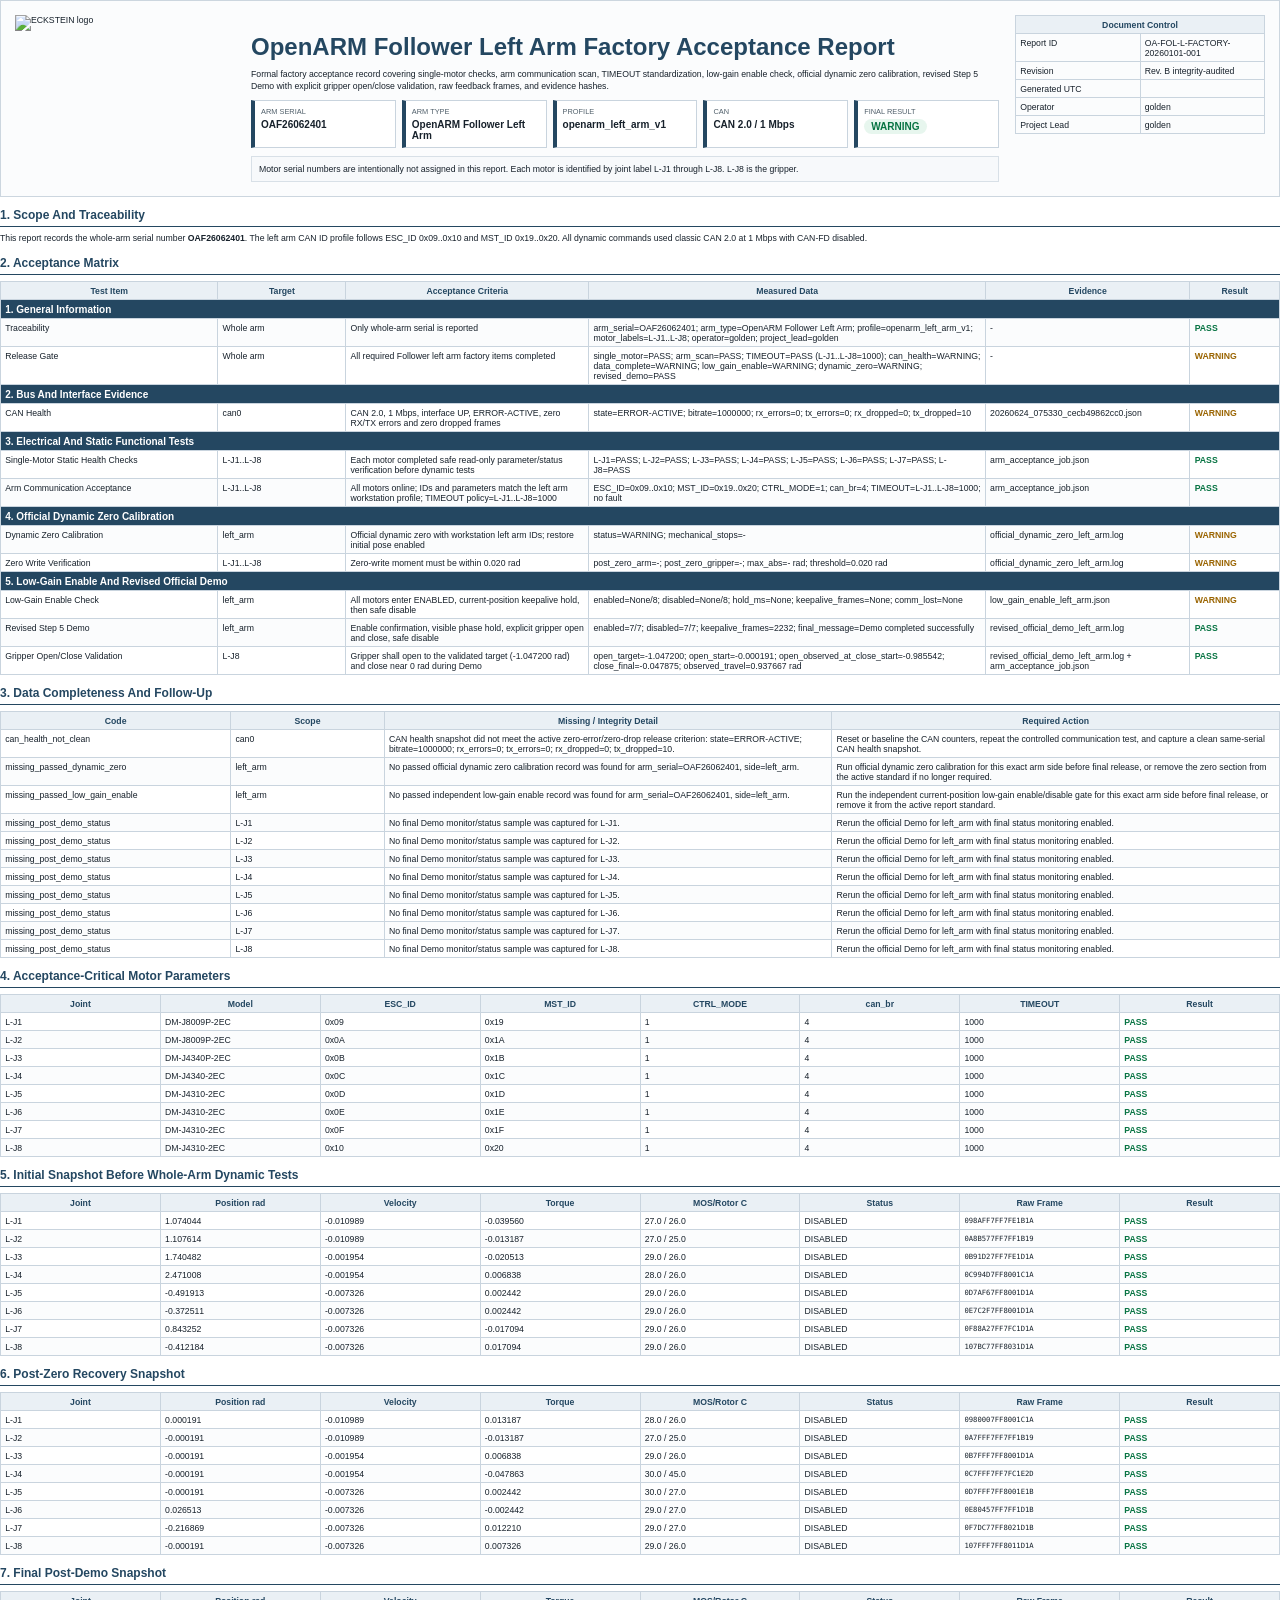
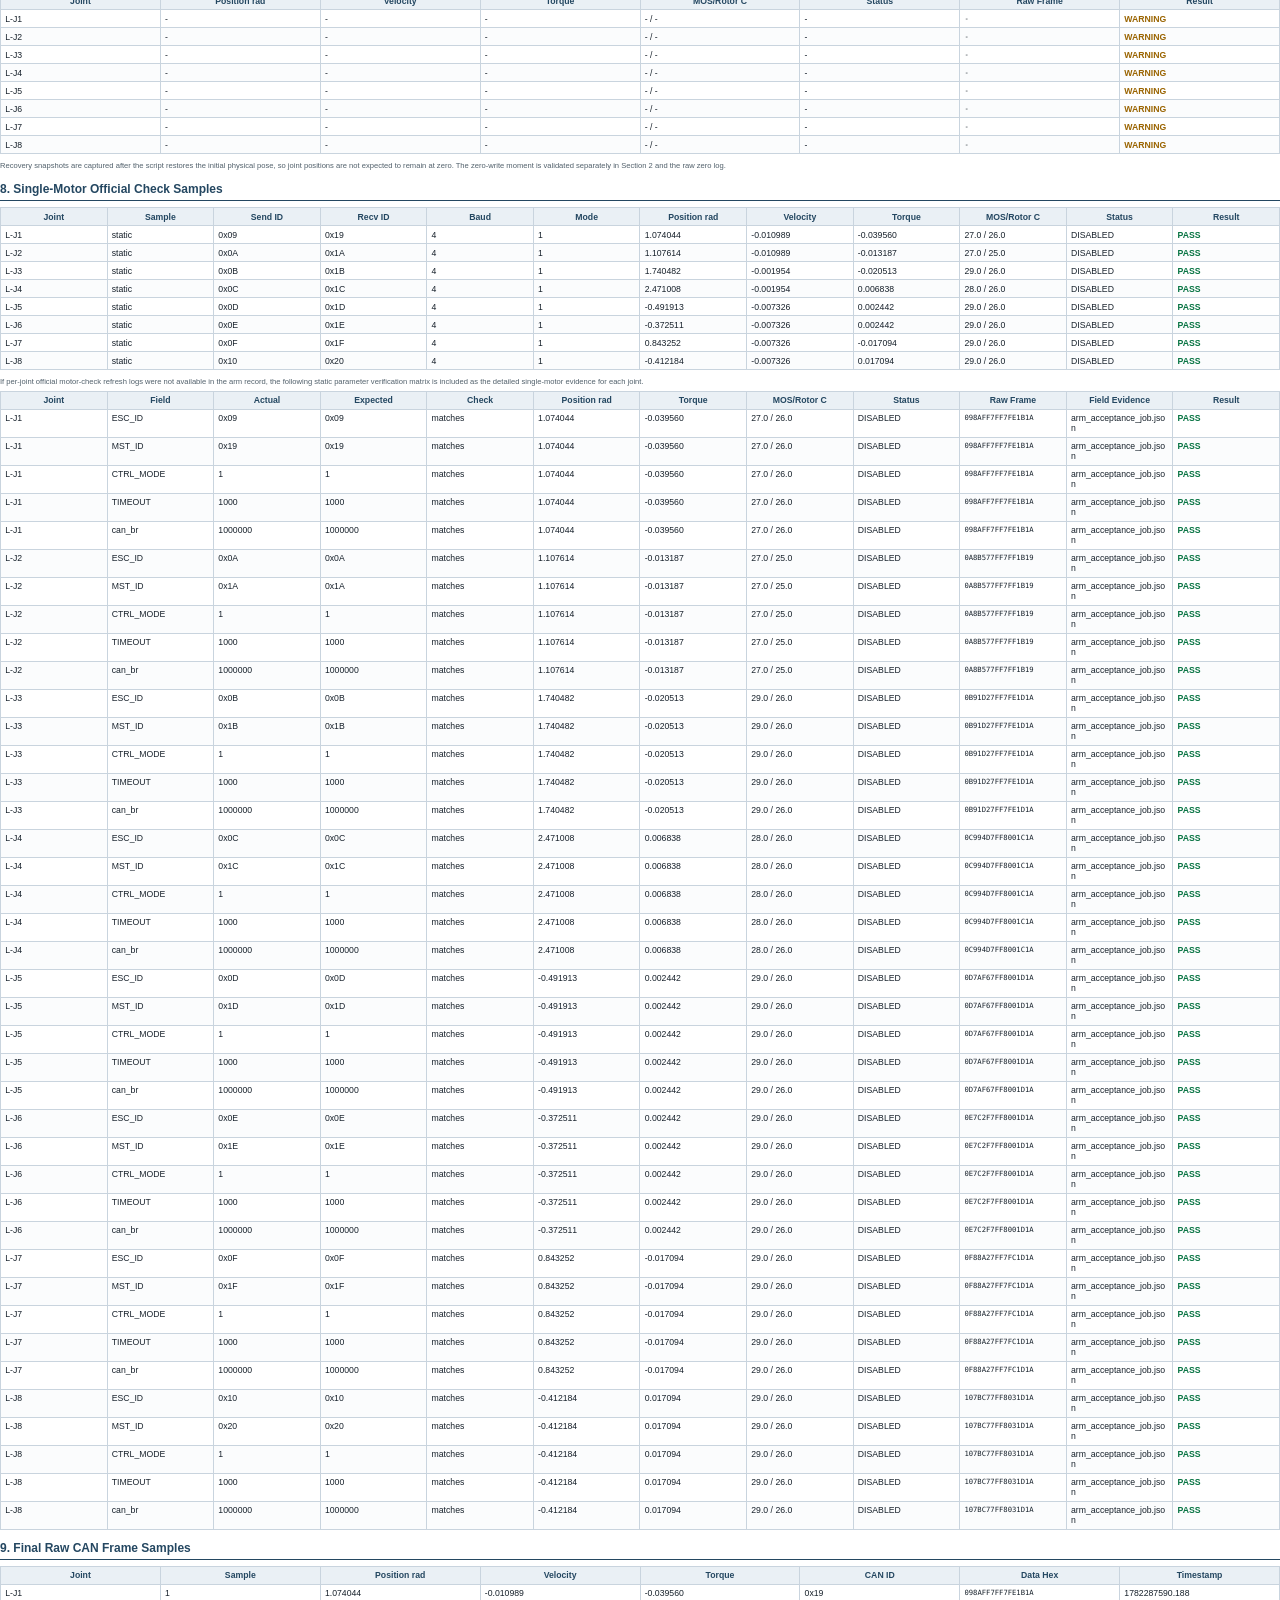
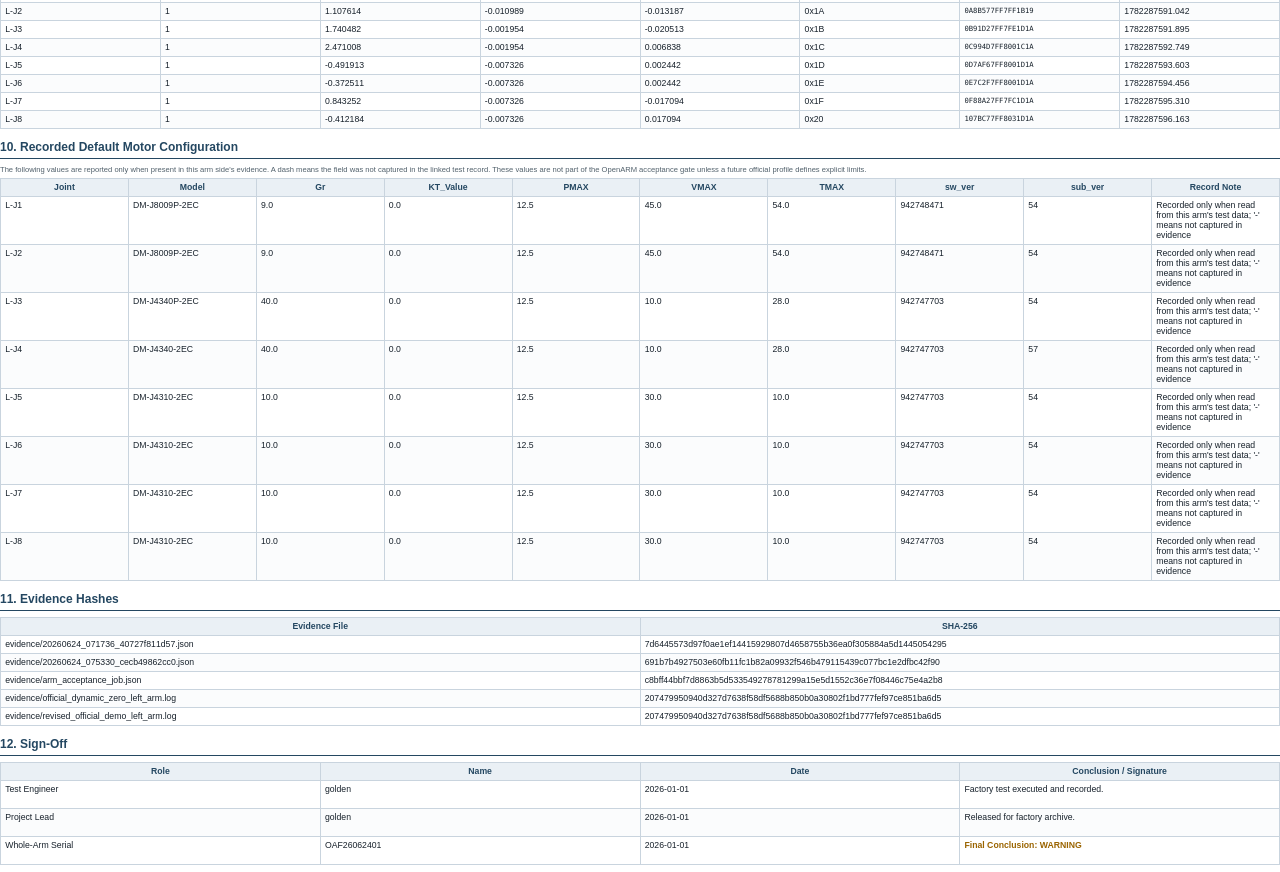
==== commit c2b8df82: "Vendor official openarm_can 1.4.0 and align CAN configuration with it A customer testing with the of" ====
--- a/tests/golden/fixture/reports/OAF26062401.html
+++ b/tests/golden/fixture/reports/OAF26062401.html
@@ -91,9 +91,9 @@
   <table class="signature">
     <thead><tr><th>Role</th><th>Name</th><th>Date</th><th>Conclusion / Signature</th></tr></thead>
     <tbody>
-      <tr><td>Test Engineer</td><td>golden</td><td>2026-09-20</td><td>Factory test executed and recorded.</td></tr>
-      <tr><td>Project Lead</td><td>golden</td><td>2026-09-20</td><td>Released for factory archive.</td></tr>
-      <tr><td>Whole-Arm Serial</td><td>OAF26062401</td><td>2026-09-20</td><td class="warn">Final Conclusion: WARNING</td></tr>
+      <tr><td>Test Engineer</td><td>golden</td><td>2026-01-01</td><td>Factory test executed and recorded.</td></tr>
+      <tr><td>Project Lead</td><td>golden</td><td>2026-01-01</td><td>Released for factory archive.</td></tr>
+      <tr><td>Whole-Arm Serial</td><td>OAF26062401</td><td>2026-01-01</td><td class="warn">Final Conclusion: WARNING</td></tr>
     </tbody>
   </table>
   </section>
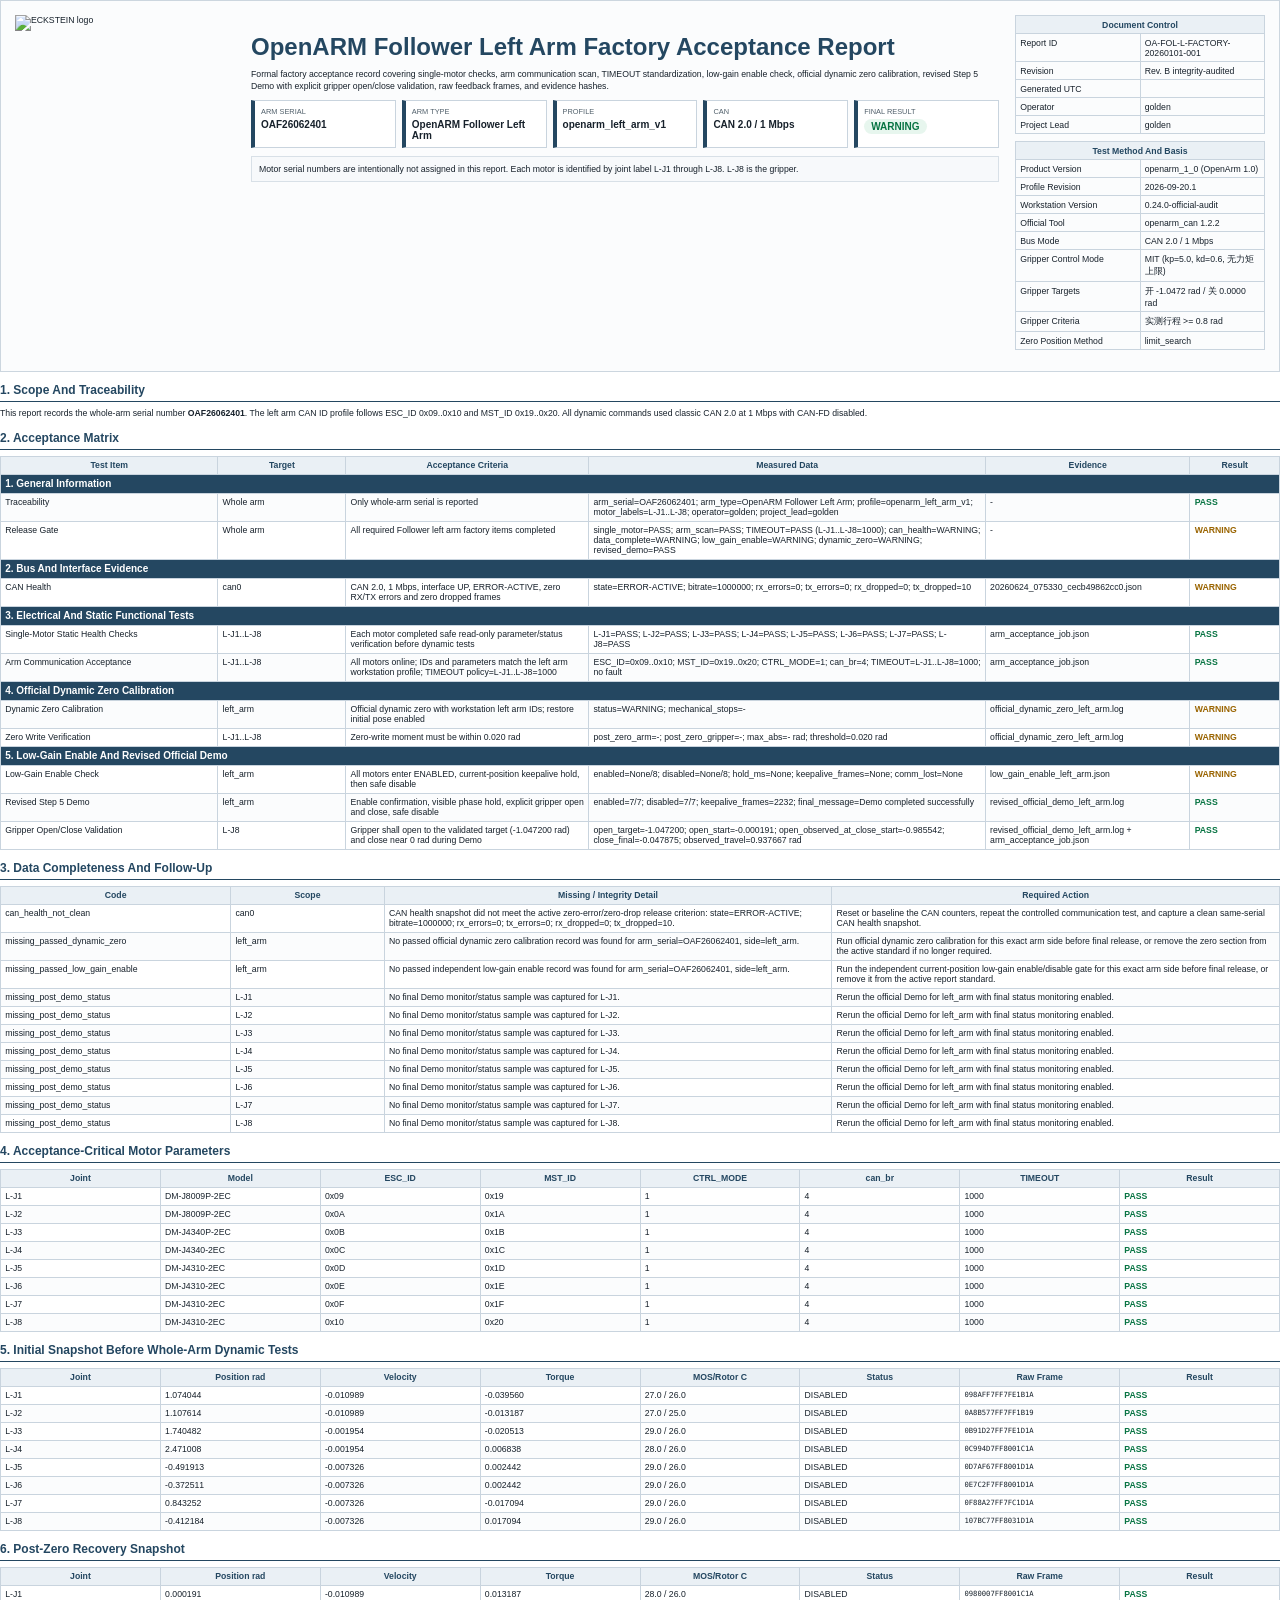
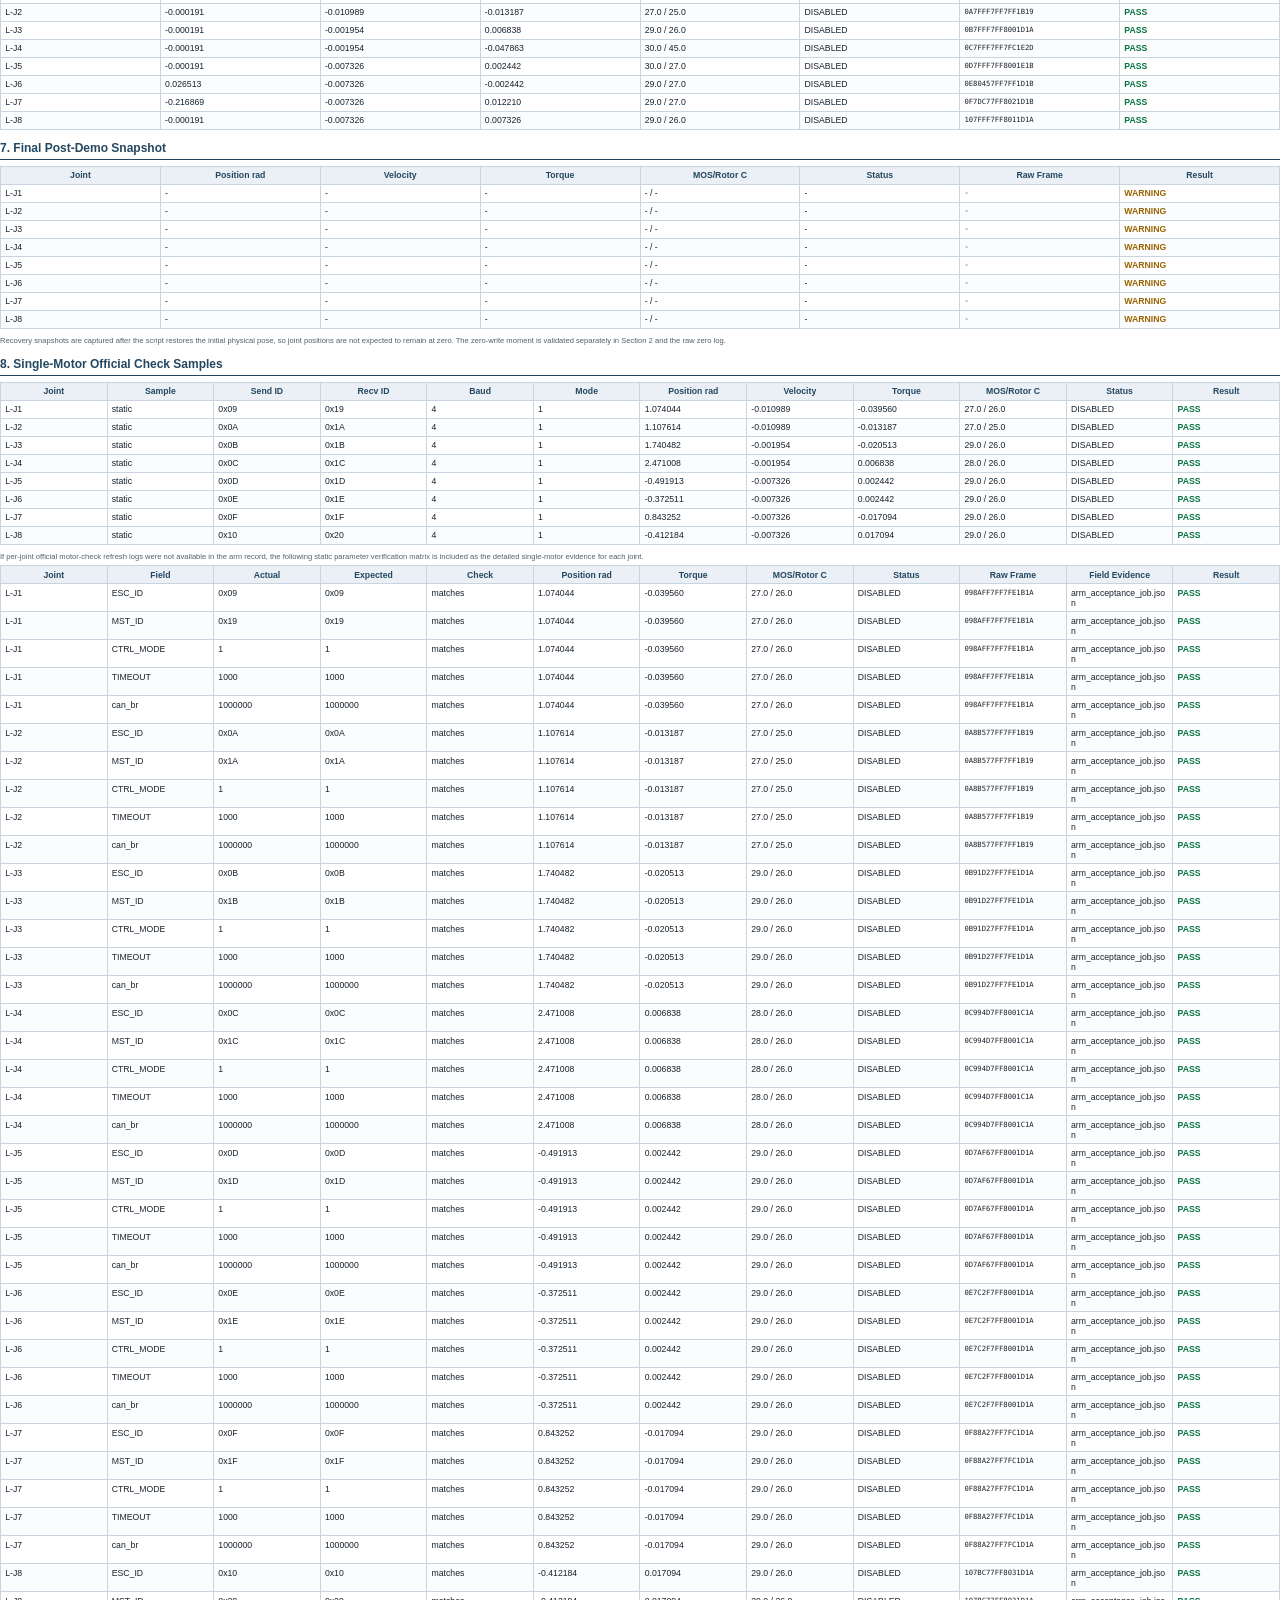
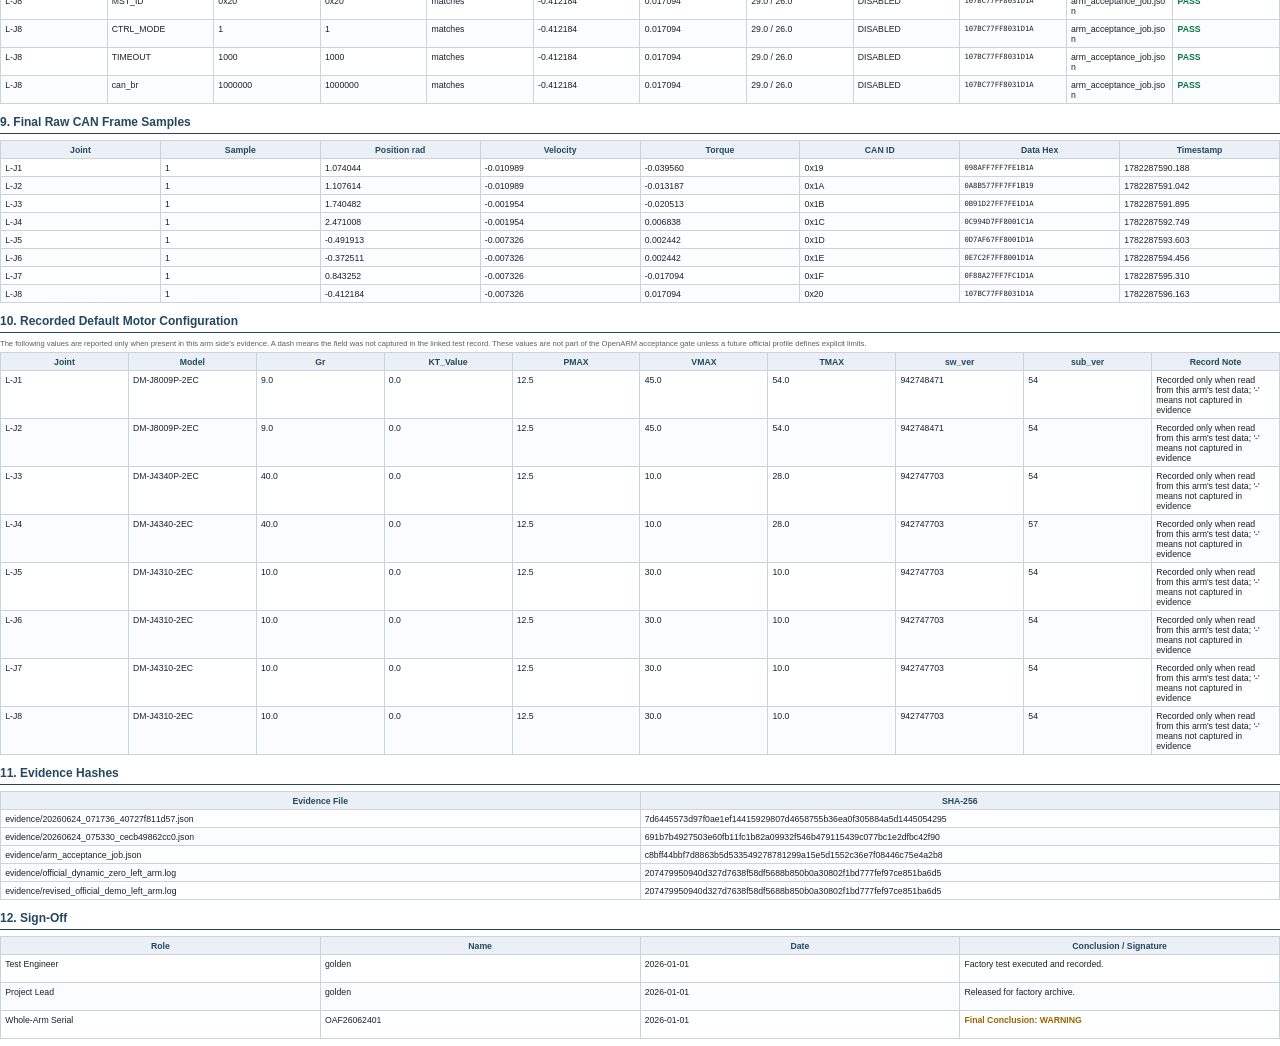
==== commit ece14618: "Make the report state its own method, and record the official gripper parameters The three shipped a" ====
--- a/tests/golden/fixture/reports/OAF26062401.html
+++ b/tests/golden/fixture/reports/OAF26062401.html
@@ -58,6 +58,10 @@
         <tr><td>Operator</td><td>golden</td></tr>
         <tr><td>Project Lead</td><td>golden</td></tr>
       </table>
+      <table class="method">
+        <tr><th colspan="2">Test Method And Basis</th></tr>
+        <tr><td>Product Version</td><td>openarm_1_0 (OpenArm 1.0)</td></tr><tr><td>Profile Revision</td><td>2026-09-20.1</td></tr><tr><td>Workstation Version</td><td>0.24.0-official-audit</td></tr><tr><td>Official Tool</td><td>openarm_can 1.2.2</td></tr><tr><td>Bus Mode</td><td>CAN 2.0 / 1 Mbps</td></tr><tr><td>Gripper Control Mode</td><td>MIT (kp=5.0, kd=0.6, 无力矩上限)</td></tr><tr><td>Gripper Targets</td><td>开 -1.0472 rad / 关 0.0000 rad</td></tr><tr><td>Gripper Criteria</td><td>实测行程 &gt;= 0.8 rad</td></tr><tr><td>Zero Position Method</td><td>limit_search</td></tr>
+      </table>
     </div>
   </div>
   <h2>1. Scope And Traceability</h2>
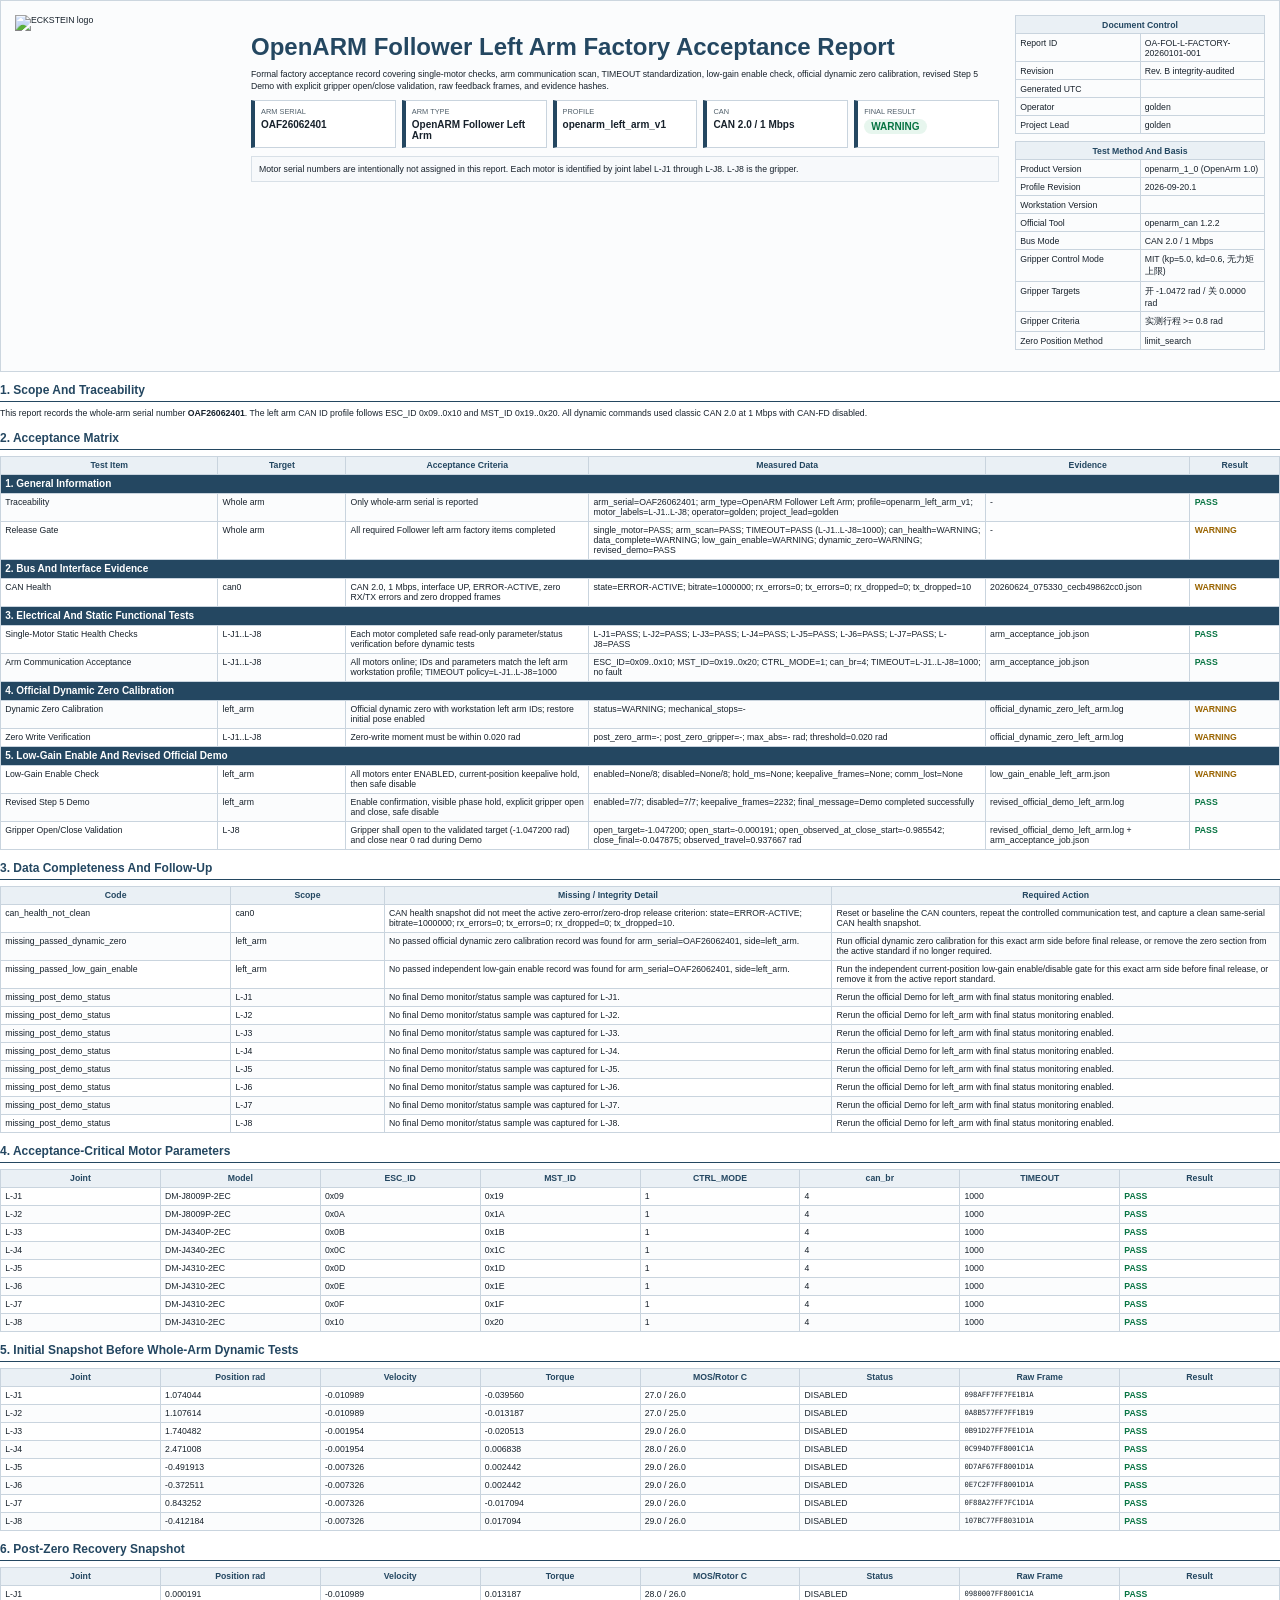
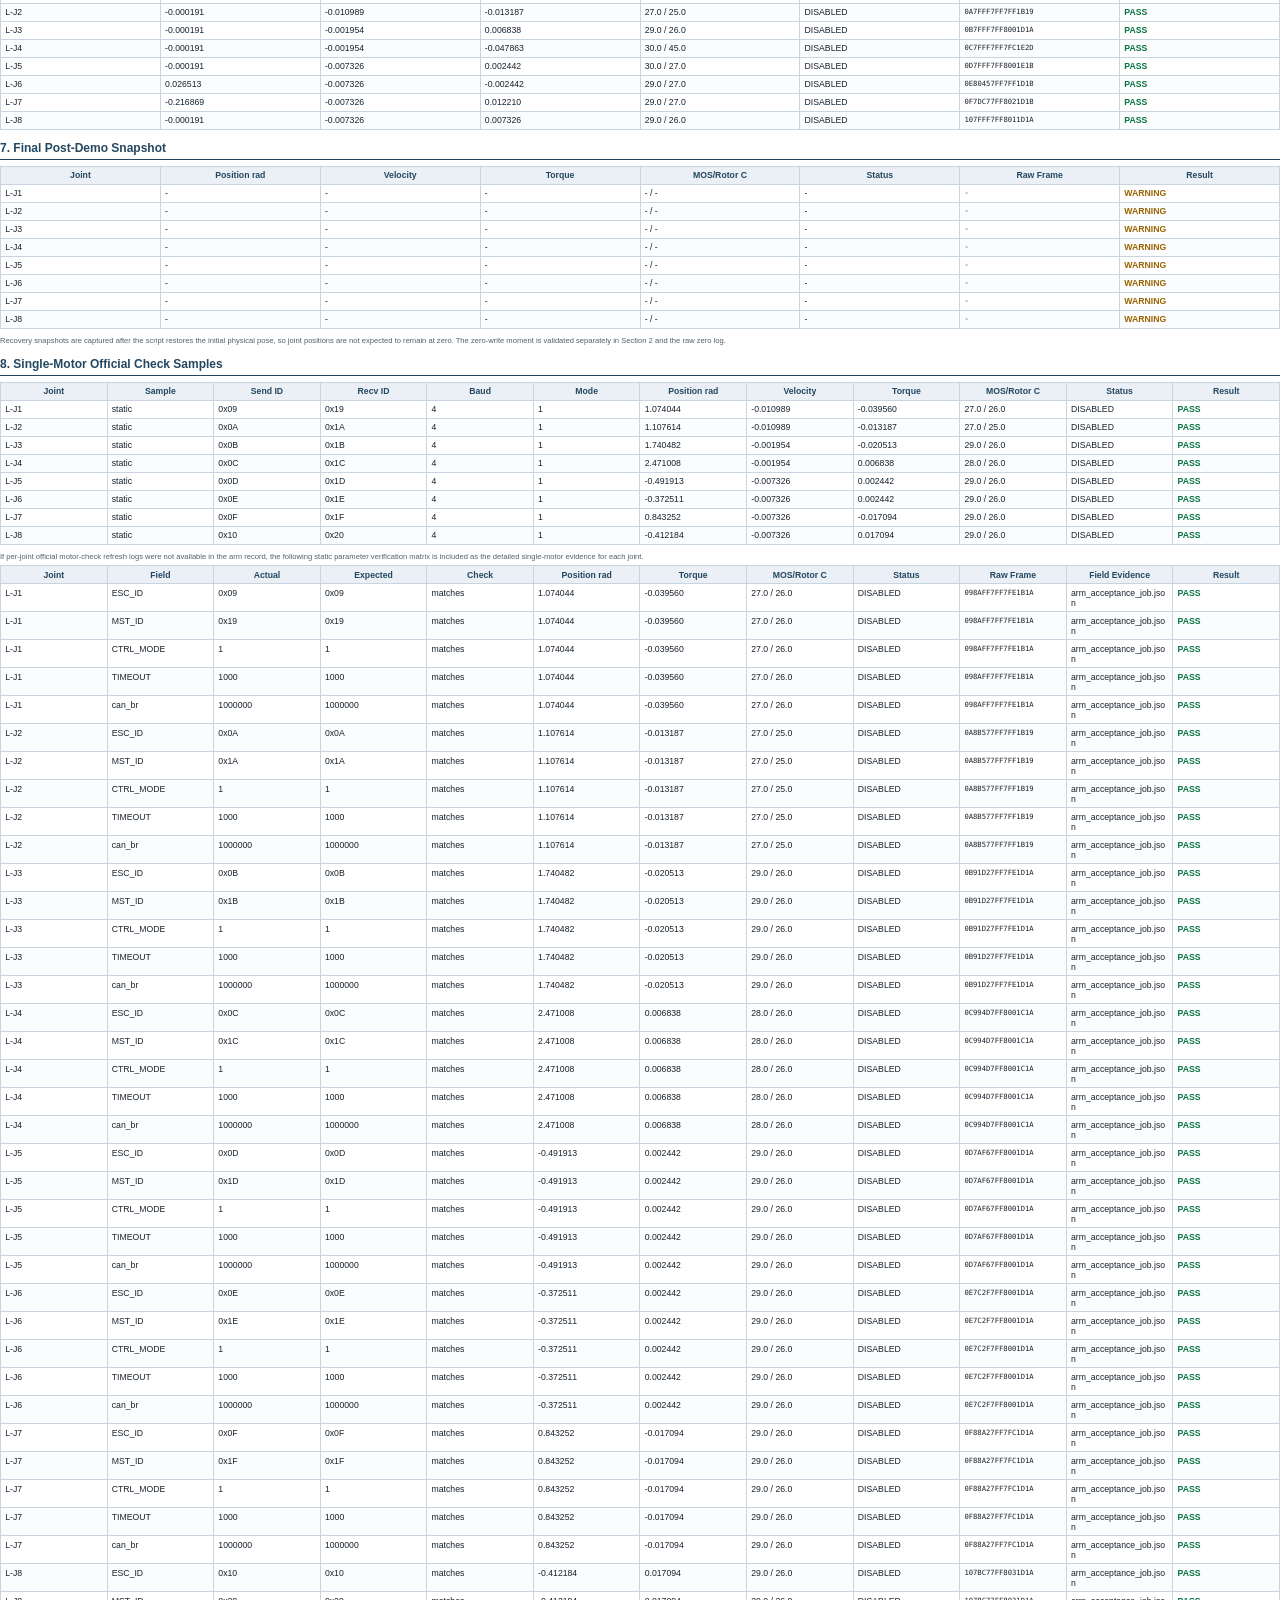
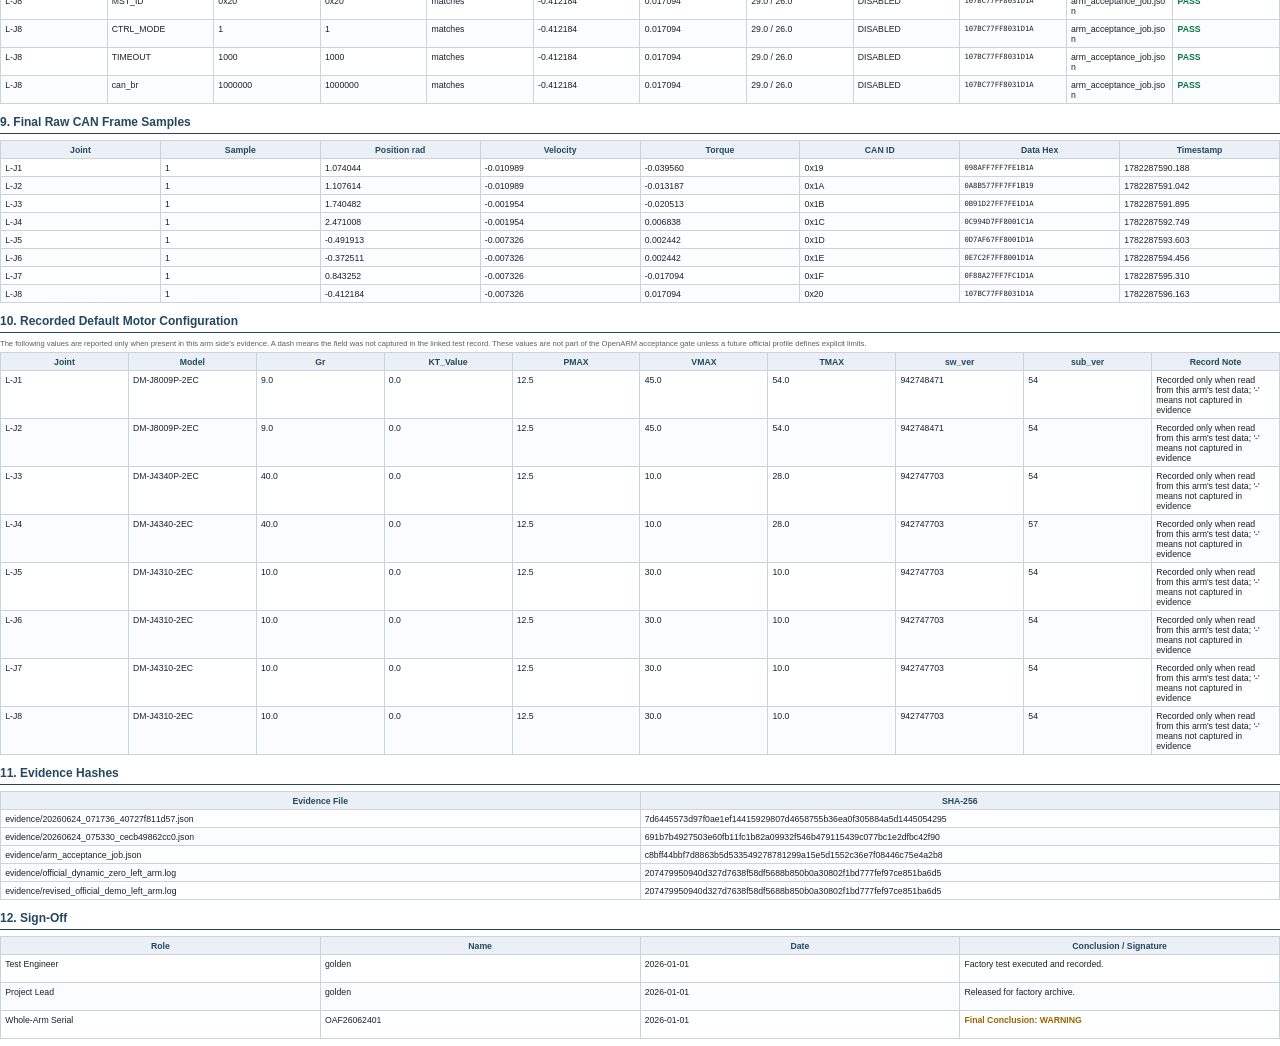
==== commit 1d530f55: "Interface pass: fix stale claims and rebuild the report tab UI text is a claim about behaviour, and " ====
--- a/tests/golden/fixture/reports/OAF26062401.html
+++ b/tests/golden/fixture/reports/OAF26062401.html
@@ -60,7 +60,7 @@
       </table>
       <table class="method">
         <tr><th colspan="2">Test Method And Basis</th></tr>
-        <tr><td>Product Version</td><td>openarm_1_0 (OpenArm 1.0)</td></tr><tr><td>Profile Revision</td><td>2026-09-20.1</td></tr><tr><td>Workstation Version</td><td>0.24.0-official-audit</td></tr><tr><td>Official Tool</td><td>openarm_can 1.2.2</td></tr><tr><td>Bus Mode</td><td>CAN 2.0 / 1 Mbps</td></tr><tr><td>Gripper Control Mode</td><td>MIT (kp=5.0, kd=0.6, 无力矩上限)</td></tr><tr><td>Gripper Targets</td><td>开 -1.0472 rad / 关 0.0000 rad</td></tr><tr><td>Gripper Criteria</td><td>实测行程 &gt;= 0.8 rad</td></tr><tr><td>Zero Position Method</td><td>limit_search</td></tr>
+        <tr><td>Product Version</td><td>openarm_1_0 (OpenArm 1.0)</td></tr><tr><td>Profile Revision</td><td>2026-09-20.1</td></tr><tr><td>Workstation Version</td><td><WORKSTATION-VERSION></td></tr><tr><td>Official Tool</td><td>openarm_can 1.2.2</td></tr><tr><td>Bus Mode</td><td>CAN 2.0 / 1 Mbps</td></tr><tr><td>Gripper Control Mode</td><td>MIT (kp=5.0, kd=0.6, 无力矩上限)</td></tr><tr><td>Gripper Targets</td><td>开 -1.0472 rad / 关 0.0000 rad</td></tr><tr><td>Gripper Criteria</td><td>实测行程 &gt;= 0.8 rad</td></tr><tr><td>Zero Position Method</td><td>limit_search</td></tr>
       </table>
     </div>
   </div>
